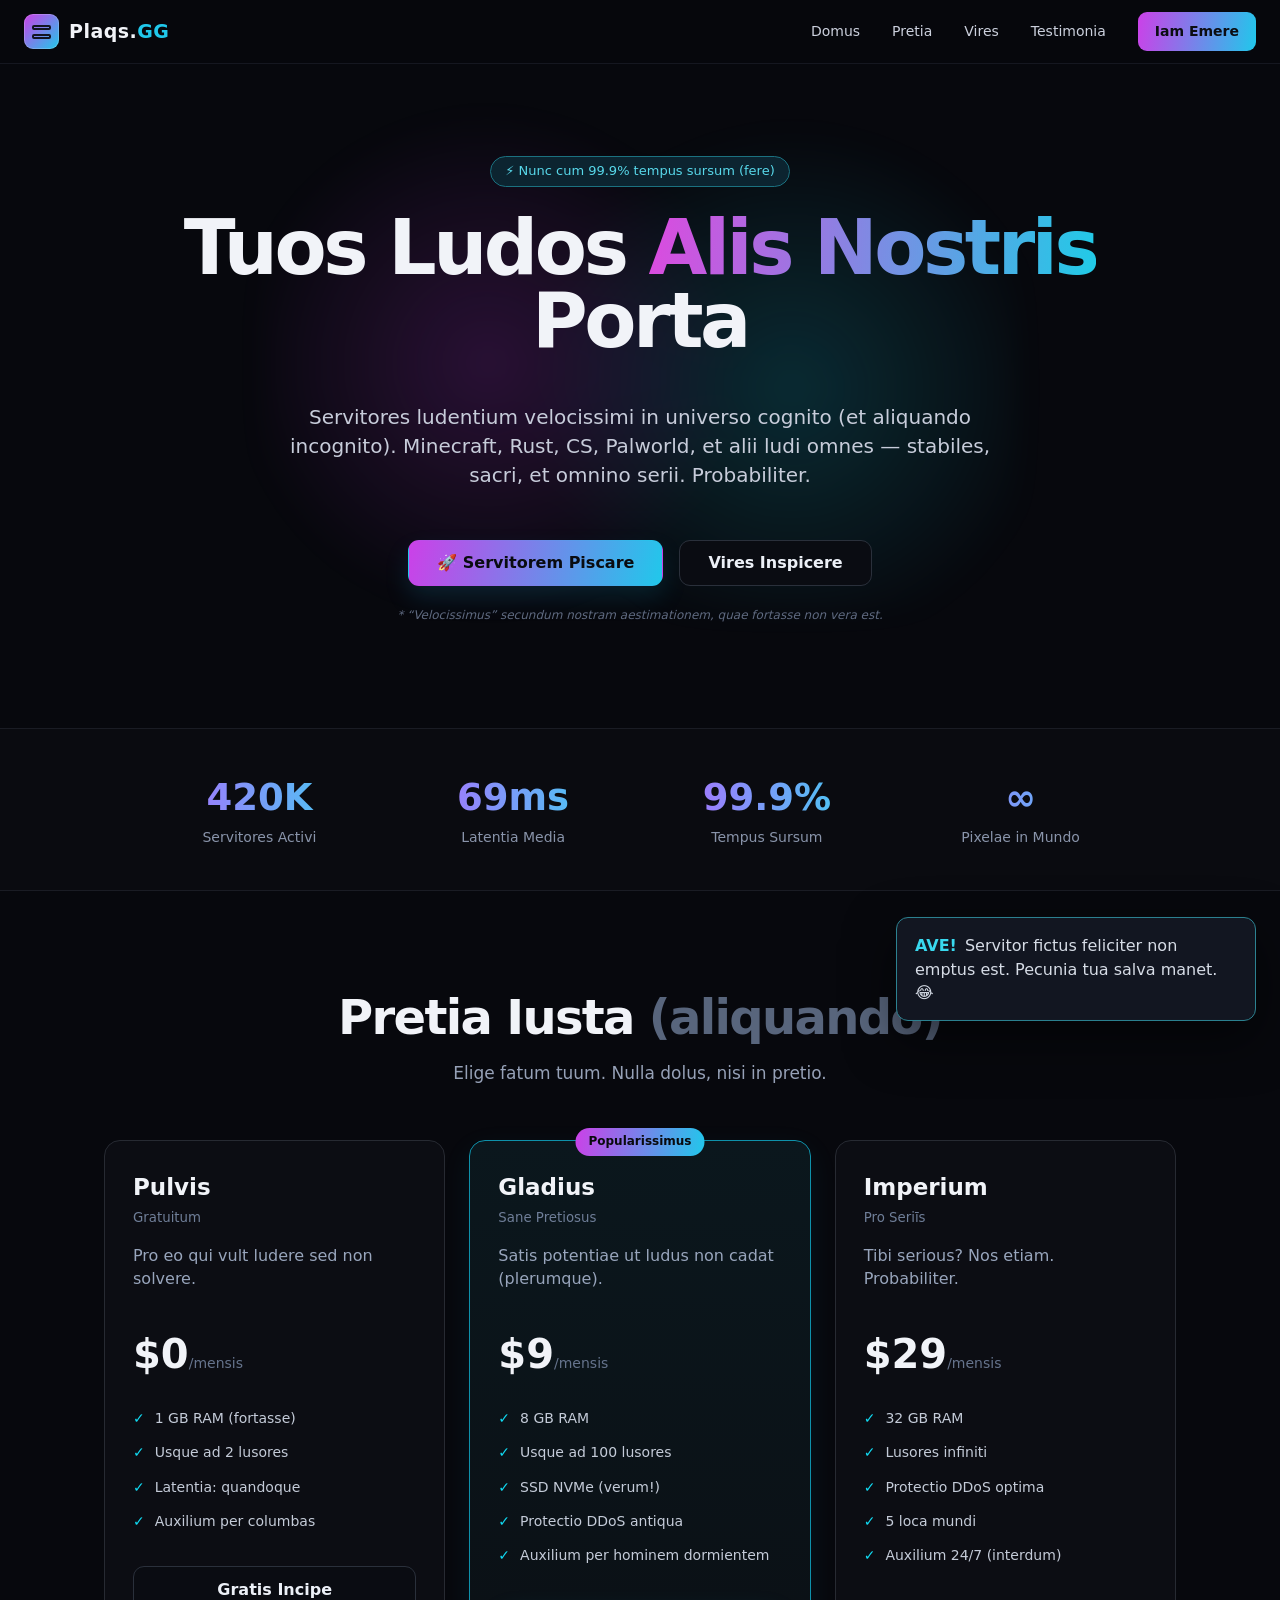
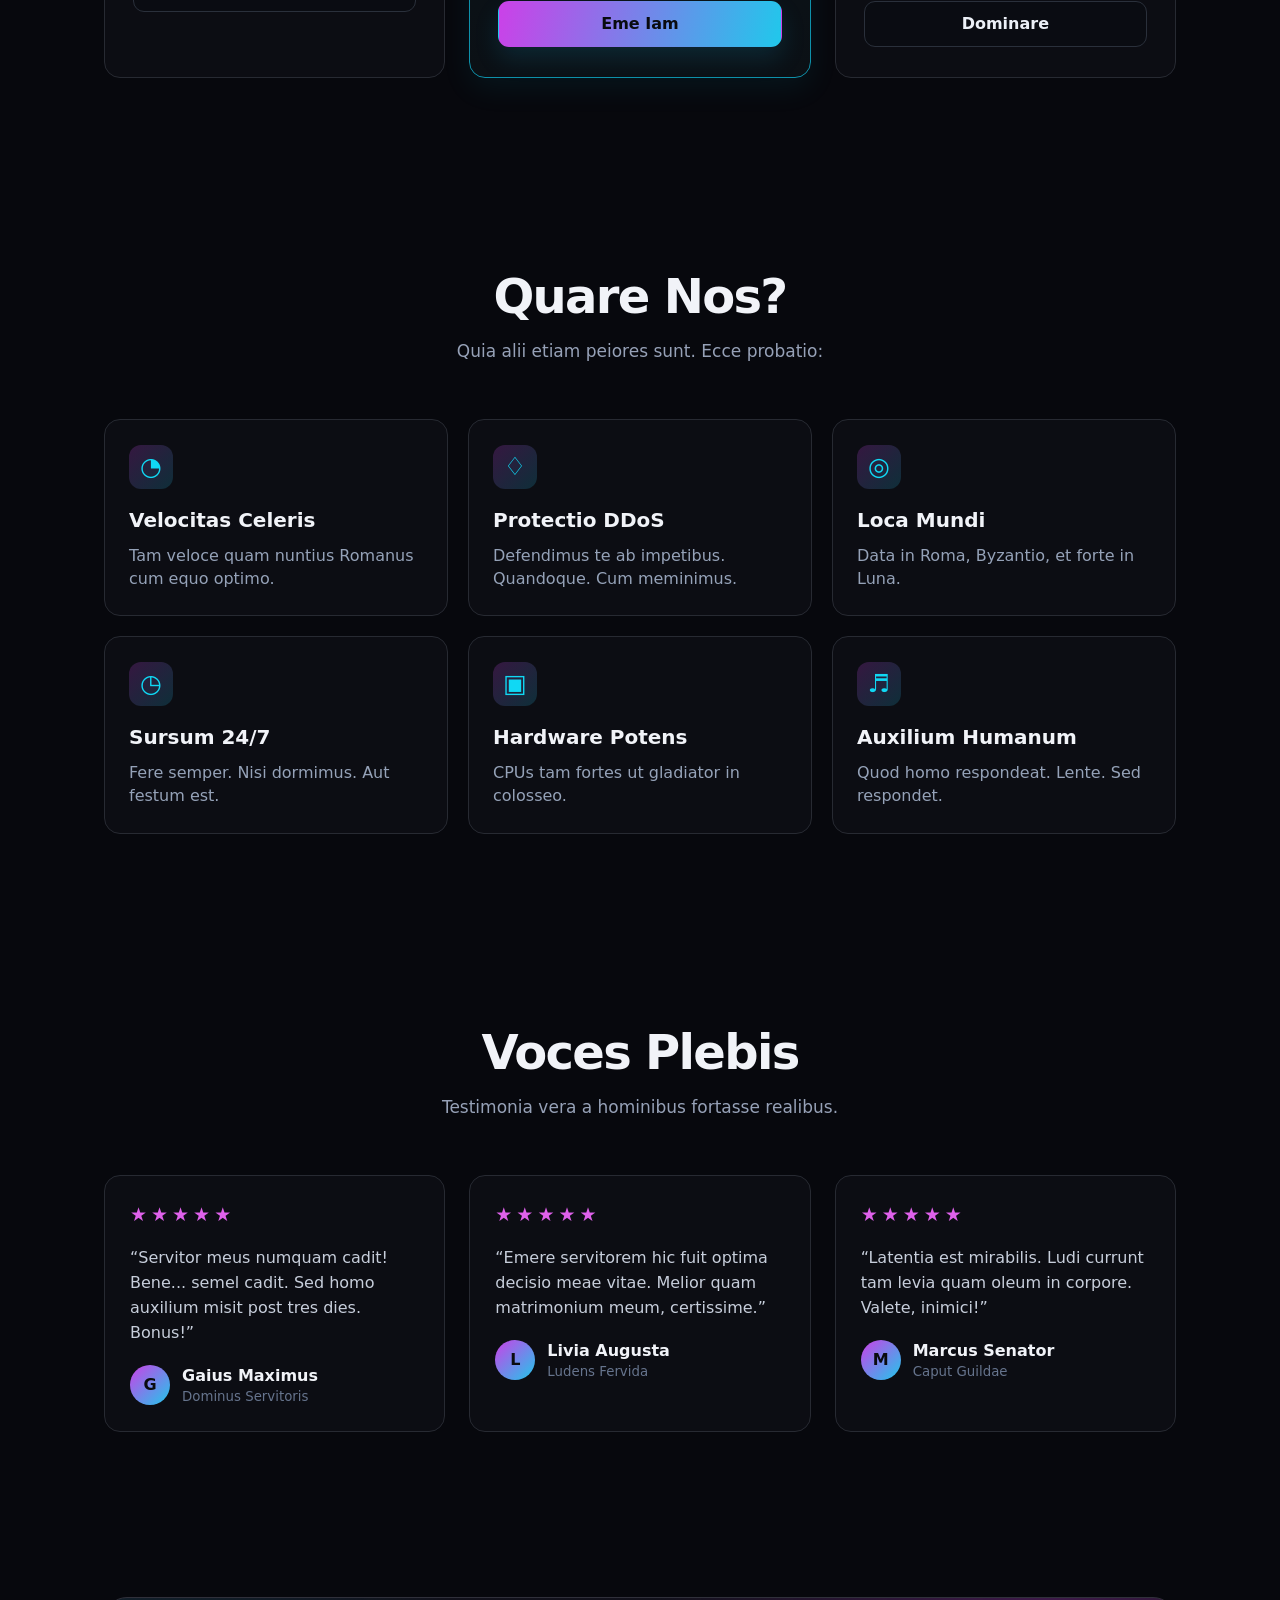
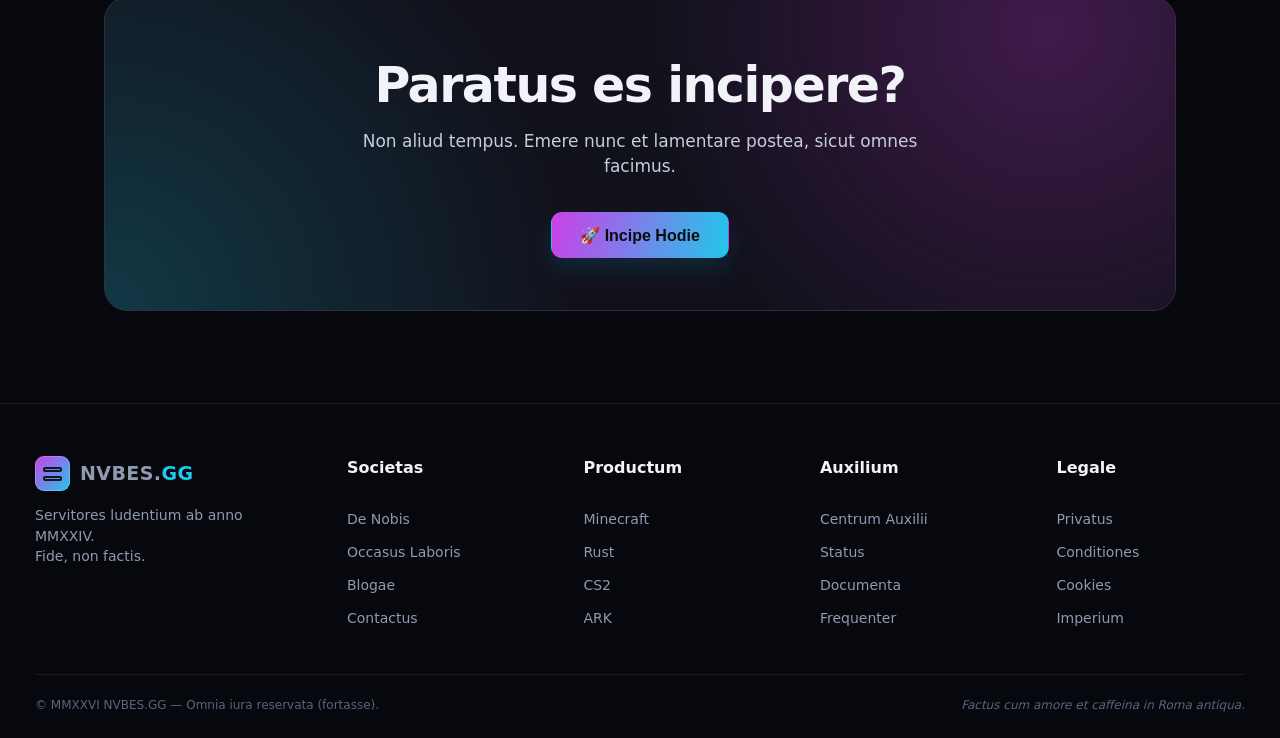
==== index.html @ eb402bf5 "Update index.html" ====
<!DOCTYPE html>
<html lang="la">
<head>
  <meta charset="UTF-8">
  <meta name="viewport" content="width=device-width, initial-scale=1.0">
  <meta name="theme-color" content="#07080d">
  <title>Plaqs.GG — Servitores Ludorum</title>
  <meta name="description" content="Servitores ludorum velocissimi. Probabiliter.">
  <link rel="stylesheet" href="style.css">
</head>
<body>
  <header class="site-header">
    <a class="brand" href="#domus" aria-label="Plaqs.GG Domus">
      <span class="brand-icon" aria-hidden="true"><i></i><i></i></span>
      <span class="brand-name">Plaqs.<b>GG</b></span>
    </a>
    <nav class="nav" aria-label="Navigatio primaria">
      <a href="#domus">Domus</a>
      <a href="#pretia">Pretia</a>
      <a href="#vires">Vires</a>
      <a href="#testimonia">Testimonia</a>
      <a class="nav-cta" href="#emere">Iam Emere</a>
    </nav>
    <button class="menu-btn" type="button" aria-label="Aperi navigationem" aria-expanded="false">☰</button>
  </header>

  <main>
    <section class="hero section" id="domus">
      <div class="hero-glow"></div>
      <div class="pill">⚡ Nunc cum 99.9% tempus sursum (fere)</div>
      <h1>Tuos Ludos <span>Alis Nostris</span><br>Porta</h1>
      <p class="hero-copy">Servitores ludentium velocissimi in universo cognito (et aliquando incognito). Minecraft, Rust, CS, Palworld, et alii ludi omnes — stabiles, sacri, et omnino serii. Probabiliter.</p>
      <div class="hero-actions">
        <a class="btn primary" href="#pretia">🚀 Servitorem Piscare</a>
        <a class="btn secondary" href="#vires">Vires Inspicere</a>
      </div>
      <p class="fine">* “Velocissimus” secundum nostram aestimationem, quae fortasse non vera est.</p>
    </section>

    <section class="stats" aria-label="Numeri omnino veri">
      <div><strong>420K</strong><span>Servitores Activi</span></div>
      <div><strong>69ms</strong><span>Latentia Media</span></div>
      <div><strong>99.9%</strong><span>Tempus Sursum</span></div>
      <div><strong>∞</strong><span>Pixelae in Mundo</span></div>
    </section>

    <section class="section pricing" id="pretia">
      <div class="section-title">
        <h2>Pretia Iusta <span>(aliquando)</span></h2>
        <p>Elige fatum tuum. Nulla dolus, nisi in pretio.</p>
      </div>
      <div class="pricing-grid">
        <article class="price-card">
          <h3>Pulvis</h3><small>Gratuitum</small>
          <p>Pro eo qui vult ludere sed non solvere.</p>
          <div class="price">$0<em>/mensis</em></div>
          <ul><li>1 GB RAM (fortasse)</li><li>Usque ad 2 lusores</li><li>Latentia: quandoque</li><li>Auxilium per columbas</li></ul>
          <a class="btn secondary full" href="#emere">Gratis Incipe</a>
        </article>
        <article class="price-card featured">
          <span class="popular">Popularissimus</span>
          <h3>Gladius</h3><small>Sane Pretiosus</small>
          <p>Satis potentiae ut ludus non cadat (plerumque).</p>
          <div class="price">$9<em>/mensis</em></div>
          <ul><li>8 GB RAM</li><li>Usque ad 100 lusores</li><li>SSD NVMe (verum!)</li><li>Protectio DDoS antiqua</li><li>Auxilium per hominem dormientem</li></ul>
          <a class="btn primary full" href="#emere">Eme Iam</a>
        </article>
        <article class="price-card">
          <h3>Imperium</h3><small>Pro Seriīs</small>
          <p>Tibi serious? Nos etiam. Probabiliter.</p>
          <div class="price">$29<em>/mensis</em></div>
          <ul><li>32 GB RAM</li><li>Lusores infiniti</li><li>Protectio DDoS optima</li><li>5 loca mundi</li><li>Auxilium 24/7 (interdum)</li></ul>
          <a class="btn secondary full" href="#emere">Dominare</a>
        </article>
      </div>
    </section>

    <section class="section features" id="vires">
      <div class="section-title">
        <h2>Quare Nos?</h2>
        <p>Quia alii etiam peiores sunt. Ecce probatio:</p>
      </div>
      <div class="feature-grid">
        <article><div class="icon">◔</div><h3>Velocitas Celeris</h3><p>Tam veloce quam nuntius Romanus cum equo optimo.</p></article>
        <article><div class="icon">♢</div><h3>Protectio DDoS</h3><p>Defendimus te ab impetibus. Quandoque. Cum meminimus.</p></article>
        <article><div class="icon">◎</div><h3>Loca Mundi</h3><p>Data in Roma, Byzantio, et forte in Luna.</p></article>
        <article><div class="icon">◷</div><h3>Sursum 24/7</h3><p>Fere semper. Nisi dormimus. Aut festum est.</p></article>
        <article><div class="icon">▣</div><h3>Hardware Potens</h3><p>CPUs tam fortes ut gladiator in colosseo.</p></article>
        <article><div class="icon">♬</div><h3>Auxilium Humanum</h3><p>Quod homo respondeat. Lente. Sed respondet.</p></article>
      </div>
    </section>

    <section class="section testimonials" id="testimonia">
      <div class="section-title">
        <h2>Voces Plebis</h2>
        <p>Testimonia vera a hominibus fortasse realibus.</p>
      </div>
      <div class="testimonial-grid">
        <article><div class="stars">★★★★★</div><blockquote>“Servitor meus numquam cadit! Bene... semel cadit. Sed homo auxilium misit post tres dies. Bonus!”</blockquote><div class="person"><span>G</span><div><b>Gaius Maximus</b><small>Dominus Servitoris</small></div></div></article>
        <article><div class="stars">★★★★★</div><blockquote>“Emere servitorem hic fuit optima decisio meae vitae. Melior quam matrimonium meum, certissime.”</blockquote><div class="person"><span>L</span><div><b>Livia Augusta</b><small>Ludens Fervida</small></div></div></article>
        <article><div class="stars">★★★★★</div><blockquote>“Latentia est mirabilis. Ludi currunt tam levia quam oleum in corpore. Valete, inimici!”</blockquote><div class="person"><span>M</span><div><b>Marcus Senator</b><small>Caput Guildae</small></div></div></article>
      </div>
    </section>

    <section class="cta-wrap section" id="emere">
      <div class="cta-card">
        <h2>Paratus es incipere?</h2>
        <p>Non aliud tempus. Emere nunc et lamentare postea, sicut omnes facimus.</p>
        <button class="btn primary" id="fakeBuy" type="button">🚀 Incipe Hodie</button>
      </div>
    </section>
  </main>

  <footer>
    <div class="footer-grid">
      <div>
        <a class="brand" href="#domus"><span class="brand-icon"><i></i><i></i></span><span class="brand-name">NVBES.<b>GG</b></span></a>
        <p>Servitores ludentium ab anno MMXXIV.<br>Fide, non factis.</p>
      </div>
      <div><h4>Societas</h4><a href="#vires">De Nobis</a><a href="#testimonia">Occasus Laboris</a><a href="#domus">Blogae</a><a href="#emere">Contactus</a></div>
      <div><h4>Productum</h4><a href="#pretia">Minecraft</a><a href="#pretia">Rust</a><a href="#pretia">CS2</a><a href="#pretia">ARK</a></div>
      <div><h4>Auxilium</h4><a href="#emere">Centrum Auxilii</a><a href="#domus">Status</a><a href="#vires">Documenta</a><a href="#testimonia">Frequenter</a></div>
      <div><h4>Legale</h4><a href="#domus">Privatus</a><a href="#domus">Conditiones</a><a href="#domus">Cookies</a><a href="#domus">Imperium</a></div>
    </div>
    <div class="copyright"><span>© MMXXVI NVBES.GG — Omnia iura reservata (fortasse).</span><em>Factus cum amore et caffeina in Roma antiqua.</em></div>
  </footer>

  <div class="toast" id="toast" role="status" aria-live="polite"><b>AVE!</b><span>Servitor fictus feliciter non emptus est. Pecunia tua salva manet. 😂</span></div>
  <script src="script.js"></script>
</body>
</html>
---- style.css ----
:root{--bg:#07080d;--surface:#0c0d13;--surface2:#10121a;--border:#252832;--text:#f1f3f8;--muted:#98a3bb;--purple:#cc40e8;--blue:#20c8eb;--green:#18d7d7}*{box-sizing:border-box}html{scroll-behavior:smooth;scroll-padding-top:78px}body{margin:0;background:var(--bg);color:var(--text);font-family:Inter,ui-sans-serif,system-ui,-apple-system,BlinkMacSystemFont,"Segoe UI",sans-serif;line-height:1.45}a{color:inherit;text-decoration:none}.site-header{height:64px;position:sticky;top:0;z-index:50;display:flex;align-items:center;justify-content:space-between;padding:0 24px;background:rgba(7,8,13,.94);border-bottom:1px solid #151720;backdrop-filter:blur(14px)}.brand{display:flex;align-items:center;gap:10px;font-weight:900;letter-spacing:.03em}.brand-icon{width:35px;height:35px;border-radius:9px;background:linear-gradient(135deg,var(--purple),var(--blue));display:grid;align-content:center;gap:4px;padding:8px;box-shadow:inset 0 0 0 1px rgba(255,255,255,.2)}.brand-icon i{display:block;height:5px;border:2px solid #121522;border-radius:2px}.brand-name{font-size:19px}.brand-name b{color:var(--blue)}.nav{display:flex;align-items:center;gap:32px;font-size:14px;color:#cbd0dd}.nav a{transition:.2s color}.nav a:hover{color:#fff}.nav-cta{color:#0b0d13!important;font-weight:800;padding:9px 17px;border-radius:9px;background:linear-gradient(100deg,var(--purple),var(--blue))}.menu-btn{display:none;background:none;border:1px solid var(--border);color:#fff;border-radius:8px;font-size:20px;padding:7px 10px}.section{max-width:1120px;margin:0 auto;padding:92px 24px}.hero{min-height:596px;text-align:center;display:flex;flex-direction:column;align-items:center;justify-content:center;position:relative;overflow:hidden}.hero-glow{position:absolute;width:760px;height:500px;left:50%;top:45%;transform:translate(-50%,-50%);background:radial-gradient(circle at 30% 50%,rgba(181,52,215,.20),transparent 43%),radial-gradient(circle at 70% 55%,rgba(23,204,226,.18),transparent 44%);filter:blur(14px);pointer-events:none}.pill,.hero h1,.hero-copy,.hero-actions,.fine{position:relative}.pill{padding:5px 14px;border:1px solid #1b7180;border-radius:999px;background:#0c2430;color:#58d8ea;font-size:13px}.hero h1{font-size:clamp(48px,6.5vw,76px);line-height:.96;letter-spacing:-.045em;margin:25px 0 25px}.hero h1 span{background:linear-gradient(95deg,#dc4adf,#20cbe7);-webkit-background-clip:text;background-clip:text;color:transparent}.hero-copy{max-width:705px;color:#c7ccda;font-size:20px}.hero-actions{display:flex;gap:16px;margin-top:30px}.btn{min-height:46px;padding:0 28px;display:inline-flex;align-items:center;justify-content:center;border-radius:11px;border:1px solid transparent;font-weight:800;font-size:16px;cursor:pointer}.btn.primary{background:linear-gradient(105deg,var(--purple),var(--blue));color:#090b10;box-shadow:0 12px 24px rgba(22,169,214,.15)}.btn.secondary{border-color:#2a303b;background:#0a0c12;color:#ecf0f7}.fine{margin-top:21px;color:#5f6a80;font-size:12px;font-style:italic}.stats{border-top:1px solid #1a1c24;border-bottom:1px solid #1a1c24;display:grid;grid-template-columns:repeat(4,1fr);padding:42px max(24px,calc((100% - 980px)/2));gap:35px;background:#0a0b10;text-align:center}.stats strong{display:block;font-size:37px;background:linear-gradient(90deg,#b566ff,#39d6f1);-webkit-background-clip:text;background-clip:text;color:transparent}.stats span{color:#8994aa;font-size:14px}.section-title{text-align:center;margin-bottom:55px}.section-title h2{font-size:48px;letter-spacing:-.035em;margin:0 0 8px}.section-title h2 span{color:#58657c}.section-title p{color:#96a1b7;font-size:17px;margin:0}.pricing-grid,.testimonial-grid{display:grid;grid-template-columns:repeat(3,1fr);gap:24px}.price-card,.feature-grid article,.testimonial-grid article{background:#0c0d13;border:1px solid #272a32;border-radius:16px}.price-card{padding:30px 28px;position:relative}.price-card.featured{background:linear-gradient(180deg,#0b171d,#0b1015);border-color:#0e91aa;box-shadow:0 10px 30px rgba(0,186,219,.08)}.popular{position:absolute;top:-13px;left:50%;transform:translateX(-50%);padding:5px 13px;border-radius:999px;background:linear-gradient(100deg,var(--purple),var(--blue));color:#090a0e;font-size:12px;font-weight:900}.price-card h3{font-size:23px;margin:0}.price-card small{color:#6f7e98}.price-card>p{color:#98a5bc;min-height:44px}.price{font-size:40px;font-weight:900;margin:35px 0 18px}.price em{font-style:normal;color:#66748d;font-size:14px;font-weight:400}.price-card ul{list-style:none;padding:0;margin:0 0 28px}.price-card li{color:#c4cbd8;padding:7px 0;font-size:14px}.price-card li:before{content:'✓';color:#10dbf3;margin-right:10px}.full{width:100%}.features{max-width:1120px}.feature-grid{display:grid;grid-template-columns:repeat(3,1fr);gap:20px}.feature-grid article{padding:25px 24px;min-height:185px}.icon{width:44px;height:44px;border-radius:12px;display:grid;place-items:center;background:linear-gradient(135deg,rgba(200,61,226,.22),rgba(24,199,230,.18));color:#10d8f4;font-size:25px;margin-bottom:17px}.feature-grid h3{font-size:20px;margin:0 0 9px}.feature-grid p{color:#95a2b8;margin:0}.testimonials{padding-bottom:80px}.testimonial-grid article{padding:25px}.stars{color:#df61eb;letter-spacing:4px;font-size:19px}.testimonial-grid blockquote{margin:18px 0;color:#c7cedb;line-height:1.55;min-height:70px}.person{display:flex;align-items:center;gap:12px}.person>span{width:40px;height:40px;border-radius:50%;display:grid;place-items:center;background:linear-gradient(135deg,var(--purple),var(--blue));color:#0a0b10;font-weight:800}.person b,.person small{display:block}.person small{color:#66748d}.cta-wrap{padding-top:85px}.cta-card{text-align:center;border:1px solid #30303a;border-radius:23px;padding:52px 24px;background:radial-gradient(circle at 88% 10%,rgba(202,54,218,.25),transparent 40%),radial-gradient(circle at 0 100%,rgba(19,195,222,.22),transparent 42%),#11111b}.cta-card h2{font-size:49px;letter-spacing:-.03em;margin:0 0 8px}.cta-card p{color:#c7ccdb;font-size:17px;max-width:570px;margin:0 auto 34px}footer{border-top:1px solid #171923;padding:52px 24px 24px}.footer-grid{max-width:1210px;margin:auto;display:grid;grid-template-columns:1.4fr repeat(4,1fr);gap:48px}.footer-grid p,.footer-grid a{color:#8f9ab0;font-size:14px}.footer-grid h4{margin:0 0 16px}.footer-grid>div:not(:first-child){display:flex;flex-direction:column;gap:13px}.copyright{max-width:1210px;margin:45px auto 0;padding-top:22px;border-top:1px solid #171923;display:flex;justify-content:space-between;color:#59657c;font-size:12px}.copyright em{font-style:italic}.toast{position:fixed;right:24px;bottom:24px;z-index:100;max-width:360px;padding:16px 18px;border-radius:12px;background:#121621;border:1px solid #2c8291;box-shadow:0 18px 50px #0008;transform:translateY(140%);transition:.3s transform}.toast.show{transform:translateY(0)}.toast b{color:#39d9ef;margin-right:8px}.toast span{color:#d6dce6}@media(max-width:840px){.nav{display:none;position:absolute;top:64px;left:0;right:0;padding:18px 24px;background:#090a0f;border-bottom:1px solid #242630;flex-direction:column;align-items:stretch;gap:6px}.nav.open{display:flex}.nav a{padding:12px;border-radius:8px}.menu-btn{display:block}.pricing-grid,.feature-grid,.testimonial-grid{grid-template-columns:1fr}.stats{grid-template-columns:1fr 1fr}.footer-grid{grid-template-columns:1fr 1fr}.section-title h2,.cta-card h2{font-size:38px}}@media(max-width:520px){.site-header{padding:0 14px}.hero{padding-top:70px;padding-bottom:70px;min-height:auto}.hero h1{font-size:46px}.hero-copy{font-size:17px}.hero-actions{width:100%;flex-direction:column}.hero-actions .btn{width:100%}.stats{grid-template-columns:1fr 1fr;padding:30px 16px}.stats strong{font-size:31px}.section{padding:70px 16px}.footer-grid{grid-template-columns:1fr 1fr;gap:32px}.footer-grid>div:first-child{grid-column:1/-1}.copyright{flex-direction:column;gap:10px}.cta-card{padding:38px 17px}}
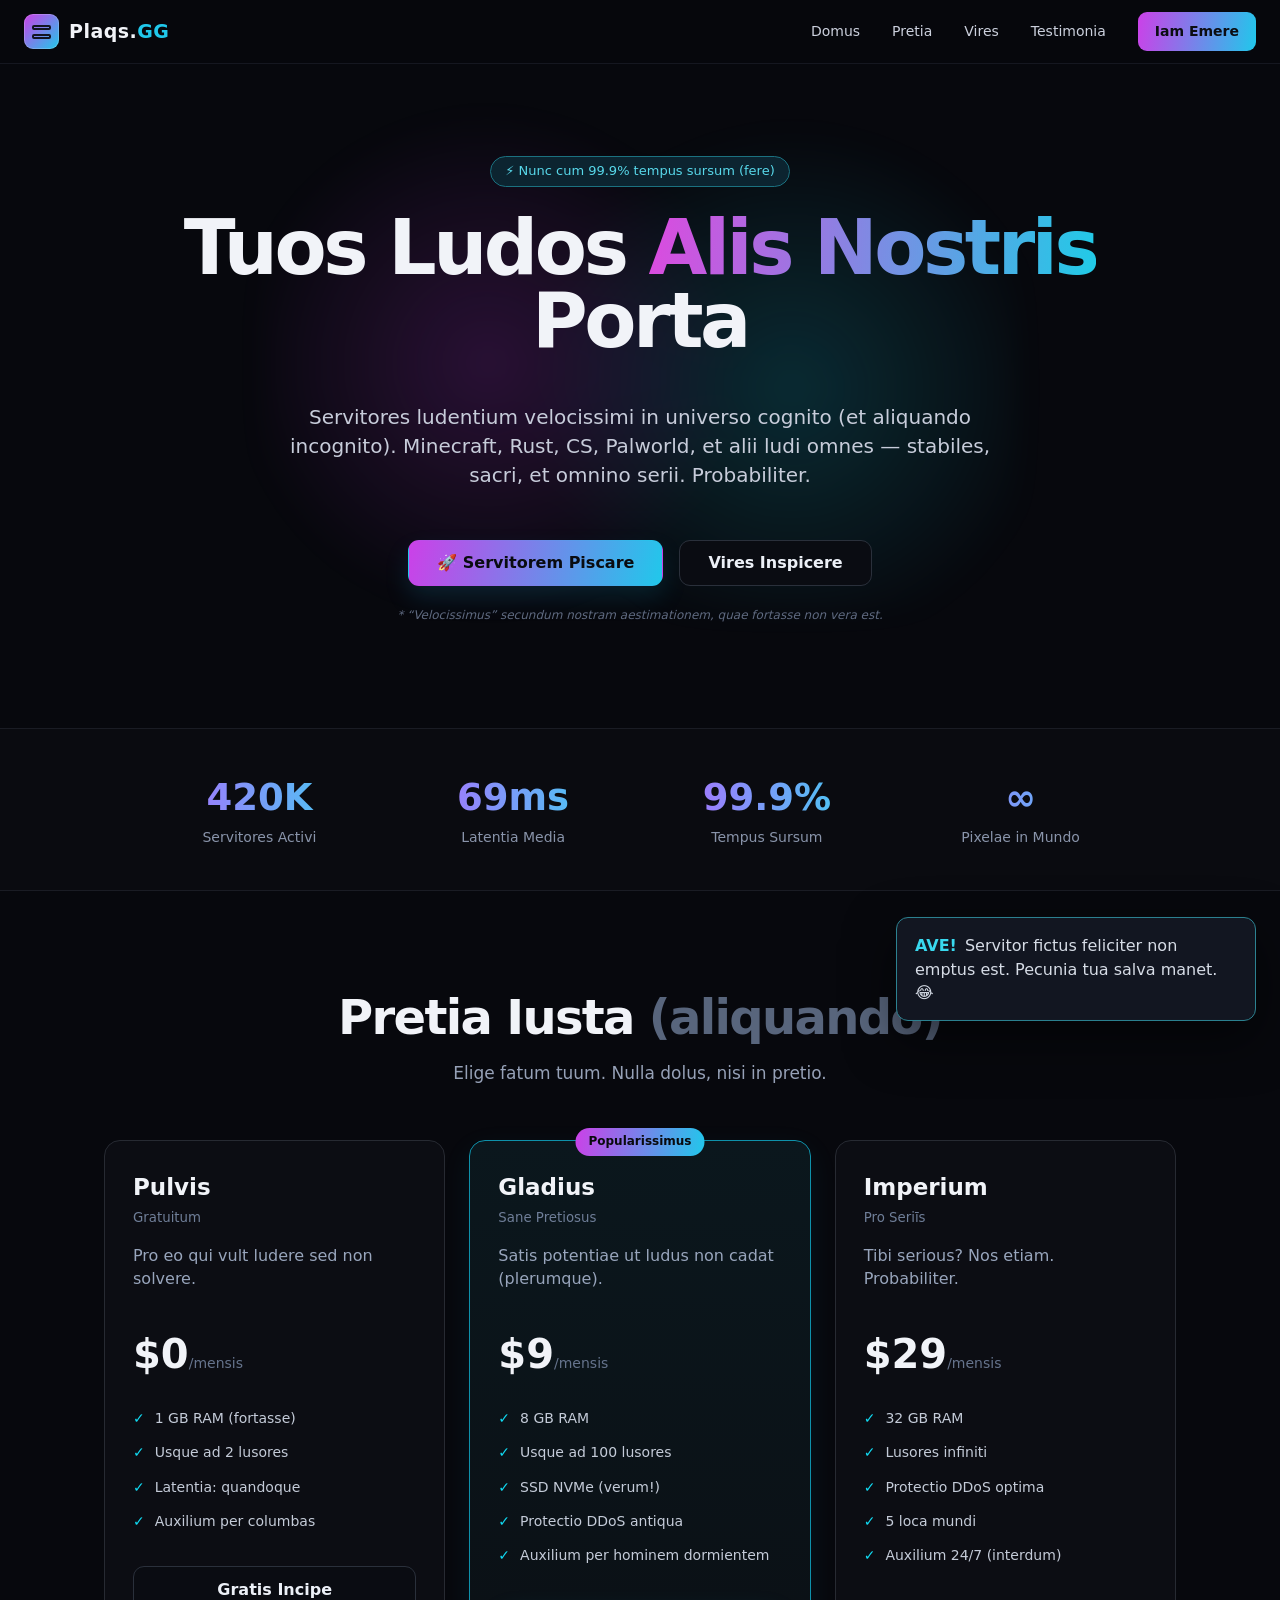
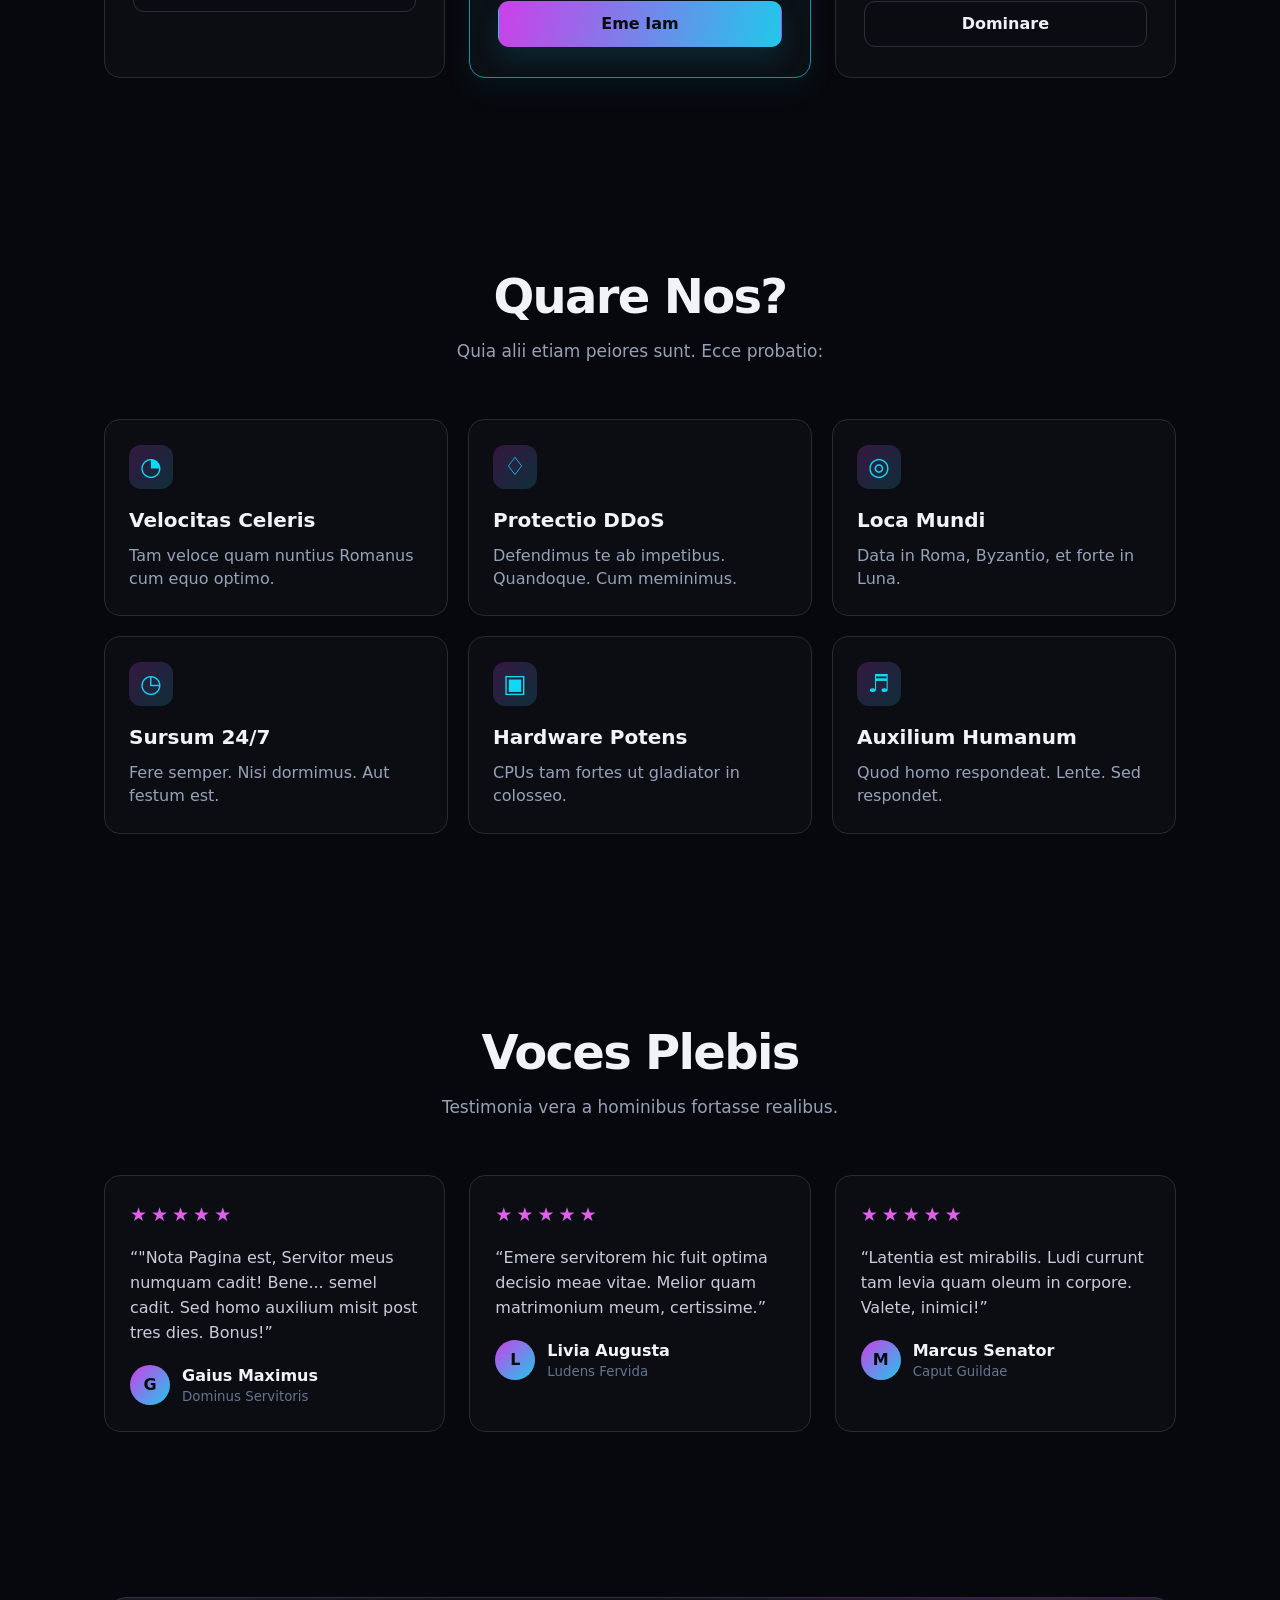
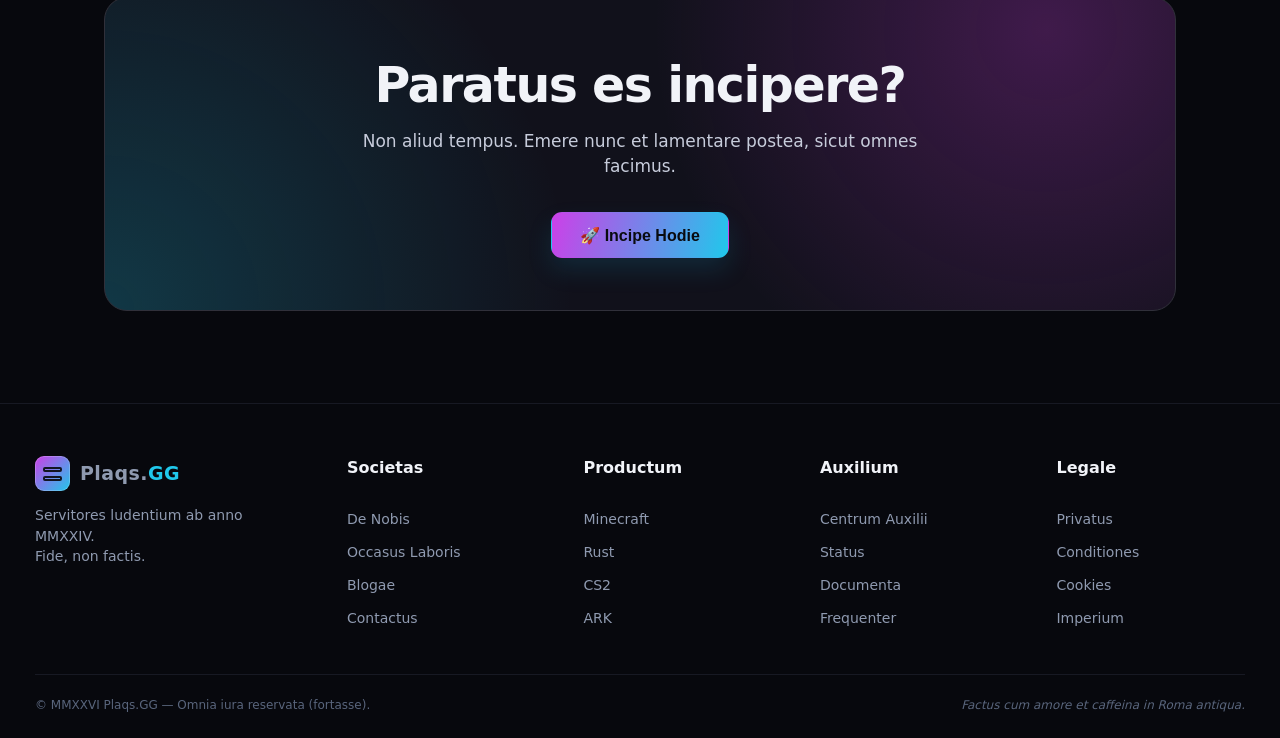
==== commit 064af100: "Update index.html" ====
--- a/index.html
+++ b/index.html
@@ -96,7 +96,7 @@
         <p>Testimonia vera a hominibus fortasse realibus.</p>
       </div>
       <div class="testimonial-grid">
-        <article><div class="stars">★★★★★</div><blockquote>“Servitor meus numquam cadit! Bene... semel cadit. Sed homo auxilium misit post tres dies. Bonus!”</blockquote><div class="person"><span>G</span><div><b>Gaius Maximus</b><small>Dominus Servitoris</small></div></div></article>
+        <article><div class="stars">★★★★★</div><blockquote>“"Nota Pagina est, Servitor meus numquam cadit! Bene... semel cadit. Sed homo auxilium misit post tres dies. Bonus!”</blockquote><div class="person"><span>G</span><div><b>Gaius Maximus</b><small>Dominus Servitoris</small></div></div></article>
         <article><div class="stars">★★★★★</div><blockquote>“Emere servitorem hic fuit optima decisio meae vitae. Melior quam matrimonium meum, certissime.”</blockquote><div class="person"><span>L</span><div><b>Livia Augusta</b><small>Ludens Fervida</small></div></div></article>
         <article><div class="stars">★★★★★</div><blockquote>“Latentia est mirabilis. Ludi currunt tam levia quam oleum in corpore. Valete, inimici!”</blockquote><div class="person"><span>M</span><div><b>Marcus Senator</b><small>Caput Guildae</small></div></div></article>
       </div>
@@ -114,7 +114,7 @@
   <footer>
     <div class="footer-grid">
       <div>
-        <a class="brand" href="#domus"><span class="brand-icon"><i></i><i></i></span><span class="brand-name">NVBES.<b>GG</b></span></a>
+        <a class="brand" href="#domus"><span class="brand-icon"><i></i><i></i></span><span class="brand-name">Plaqs.<b>GG</b></span></a>
         <p>Servitores ludentium ab anno MMXXIV.<br>Fide, non factis.</p>
       </div>
       <div><h4>Societas</h4><a href="#vires">De Nobis</a><a href="#testimonia">Occasus Laboris</a><a href="#domus">Blogae</a><a href="#emere">Contactus</a></div>
@@ -122,7 +122,7 @@
       <div><h4>Auxilium</h4><a href="#emere">Centrum Auxilii</a><a href="#domus">Status</a><a href="#vires">Documenta</a><a href="#testimonia">Frequenter</a></div>
       <div><h4>Legale</h4><a href="#domus">Privatus</a><a href="#domus">Conditiones</a><a href="#domus">Cookies</a><a href="#domus">Imperium</a></div>
     </div>
-    <div class="copyright"><span>© MMXXVI NVBES.GG — Omnia iura reservata (fortasse).</span><em>Factus cum amore et caffeina in Roma antiqua.</em></div>
+    <div class="copyright"><span>© MMXXVI Plaqs.GG — Omnia iura reservata (fortasse).</span><em>Factus cum amore et caffeina in Roma antiqua.</em></div>
   </footer>
 
   <div class="toast" id="toast" role="status" aria-live="polite"><b>AVE!</b><span>Servitor fictus feliciter non emptus est. Pecunia tua salva manet. 😂</span></div>
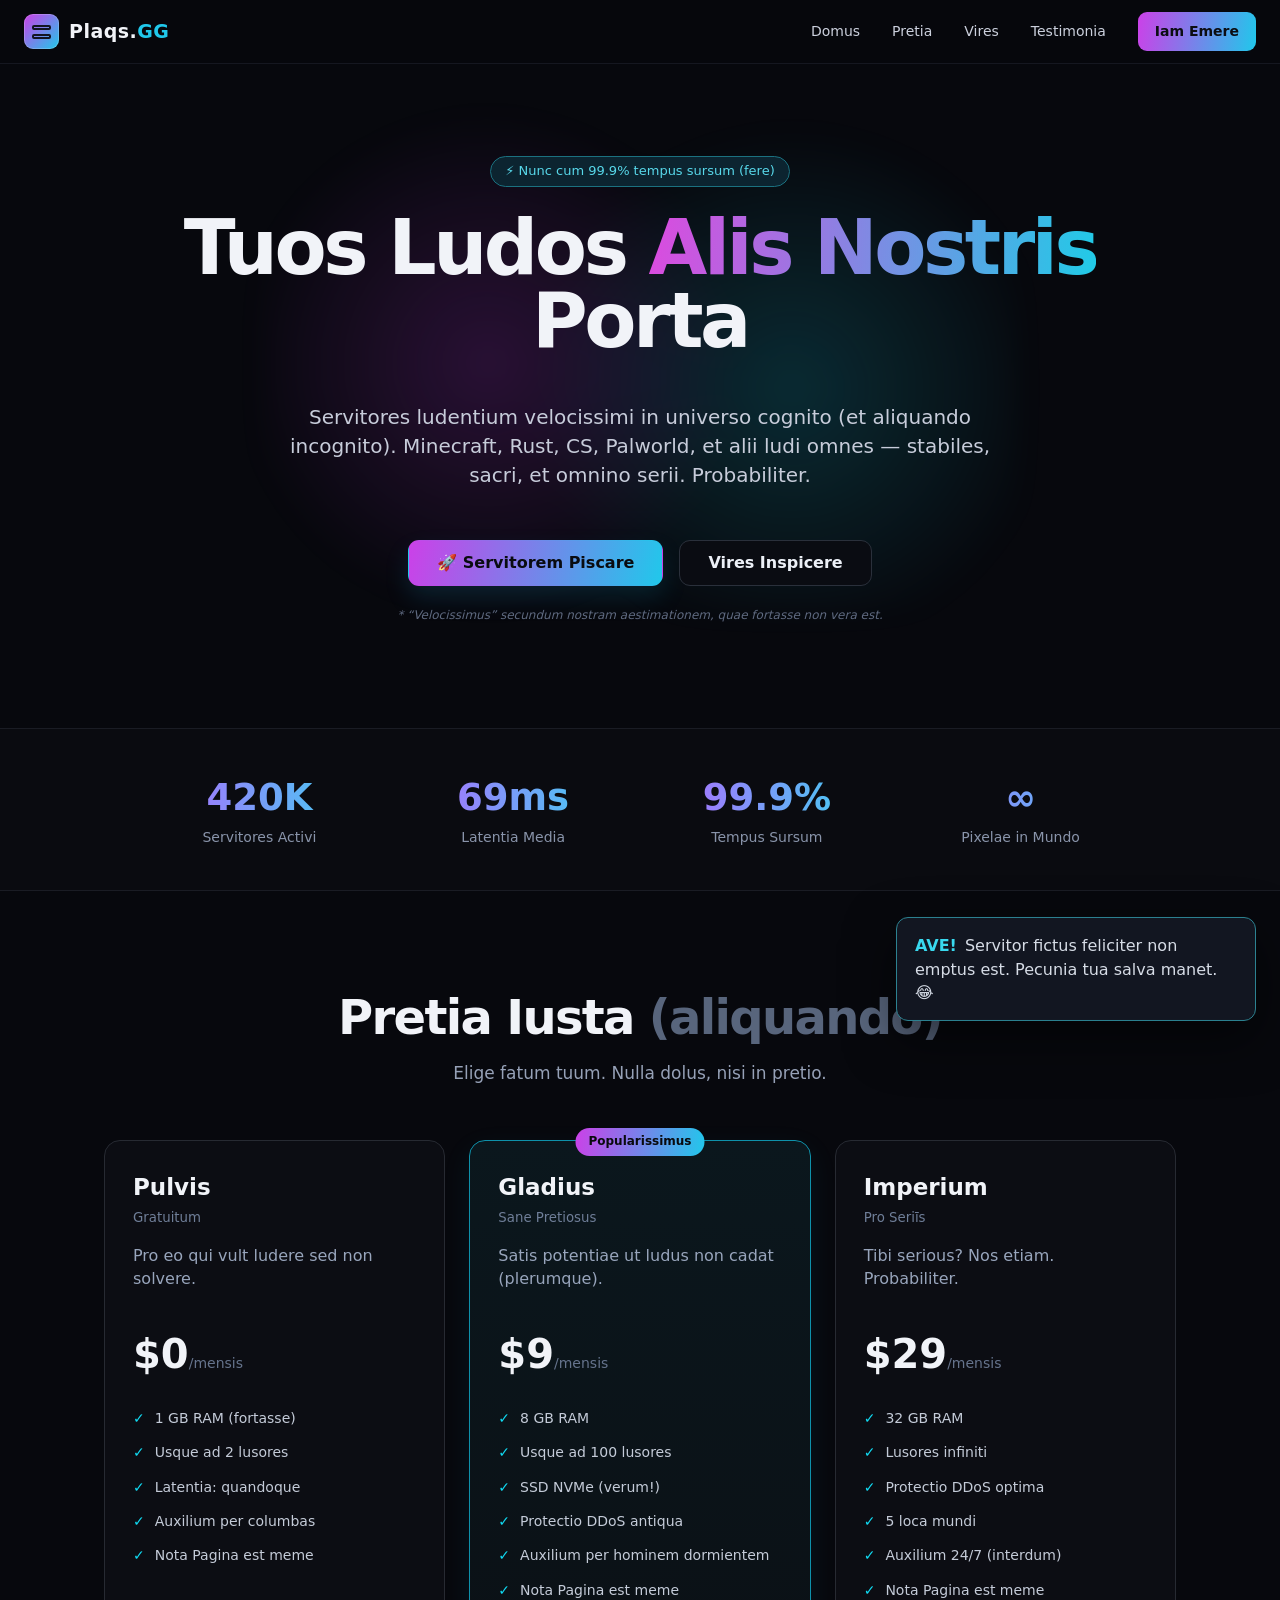
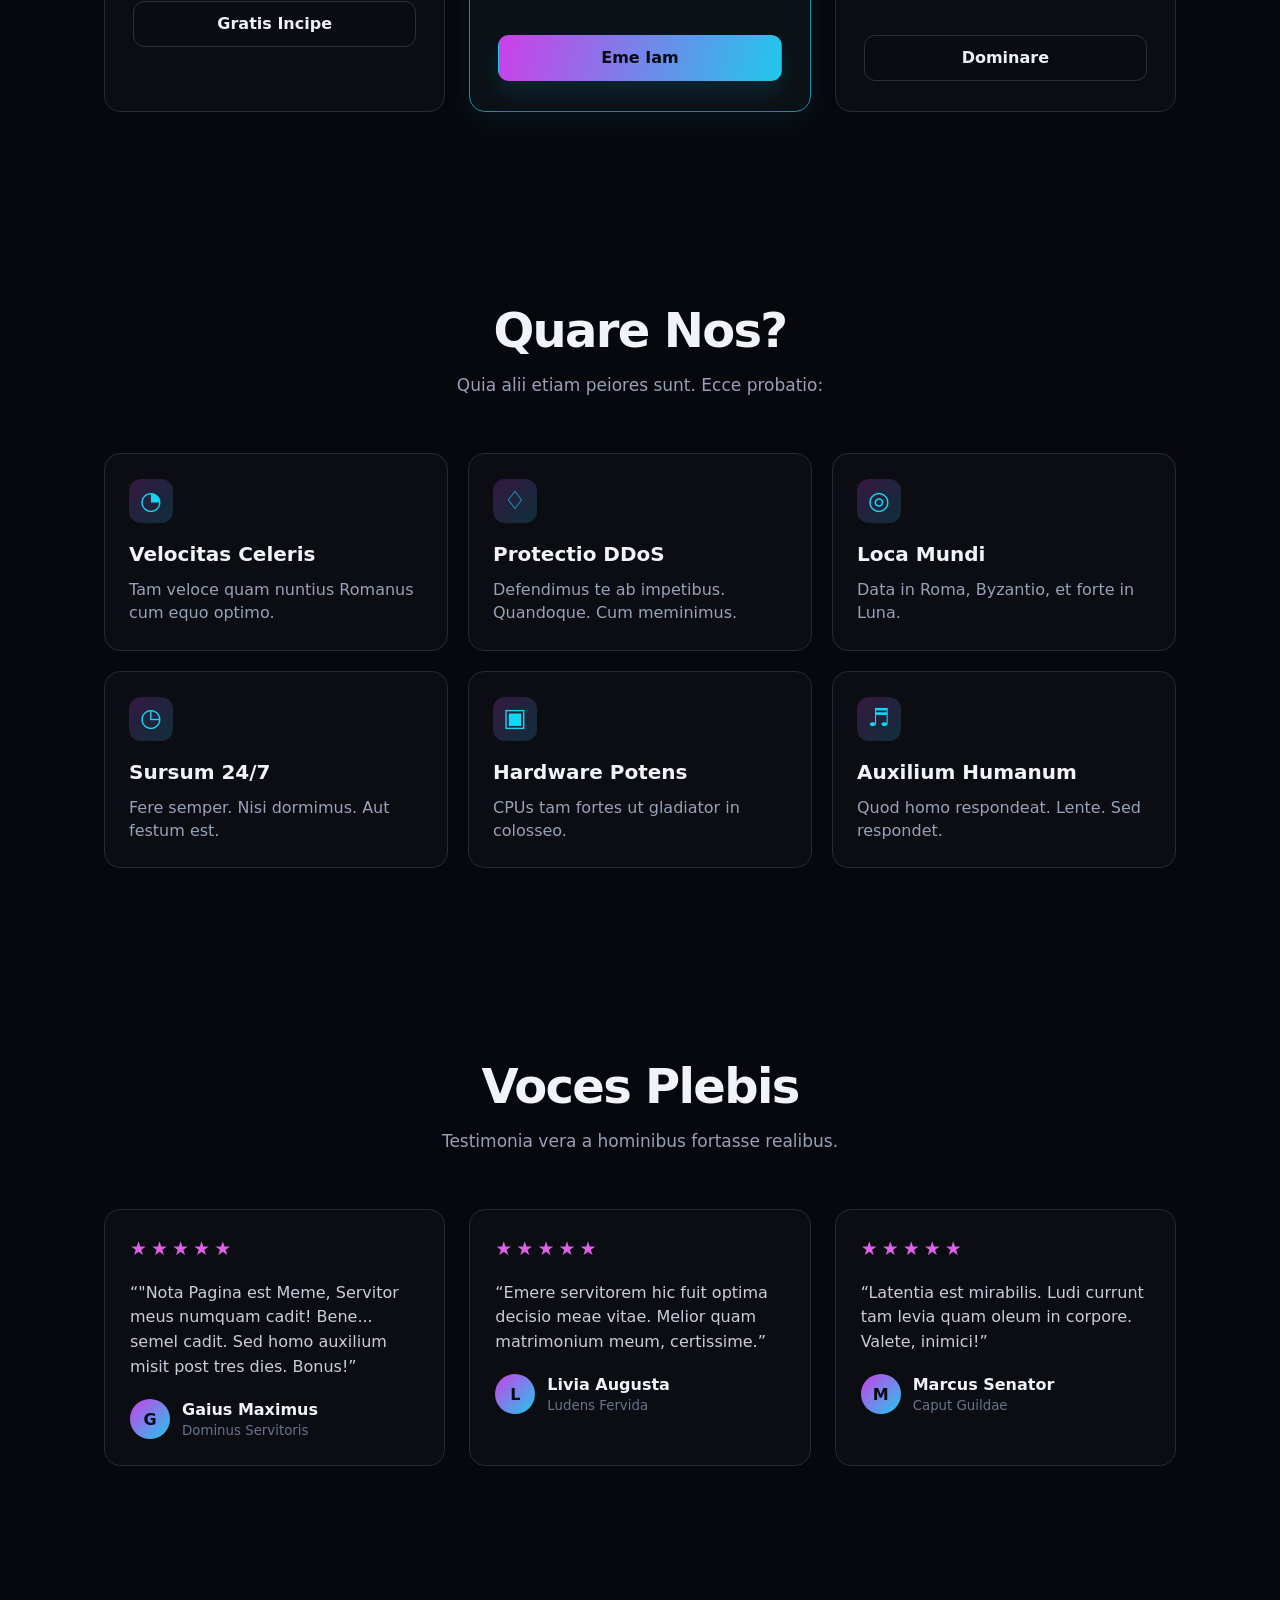
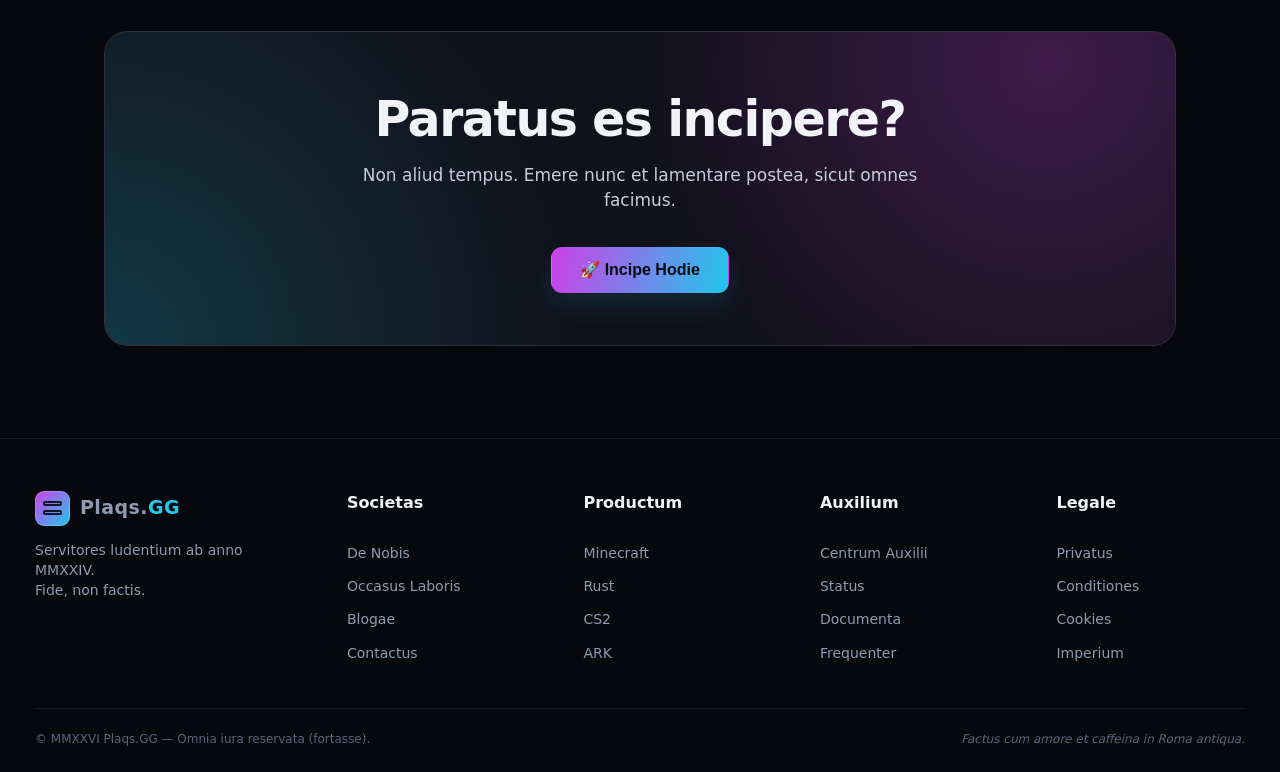
==== commit a73445b5: "Update index.html" ====
--- a/index.html
+++ b/index.html
@@ -54,7 +54,7 @@
           <h3>Pulvis</h3><small>Gratuitum</small>
           <p>Pro eo qui vult ludere sed non solvere.</p>
           <div class="price">$0<em>/mensis</em></div>
-          <ul><li>1 GB RAM (fortasse)</li><li>Usque ad 2 lusores</li><li>Latentia: quandoque</li><li>Auxilium per columbas</li></ul>
+          <ul><li>1 GB RAM (fortasse)</li><li>Usque ad 2 lusores</li><li>Latentia: quandoque</li><li>Auxilium per columbas</li><li>Nota Pagina est meme</li></ul>
           <a class="btn secondary full" href="#emere">Gratis Incipe</a>
         </article>
         <article class="price-card featured">
@@ -62,14 +62,14 @@
           <h3>Gladius</h3><small>Sane Pretiosus</small>
           <p>Satis potentiae ut ludus non cadat (plerumque).</p>
           <div class="price">$9<em>/mensis</em></div>
-          <ul><li>8 GB RAM</li><li>Usque ad 100 lusores</li><li>SSD NVMe (verum!)</li><li>Protectio DDoS antiqua</li><li>Auxilium per hominem dormientem</li></ul>
+          <ul><li>8 GB RAM</li><li>Usque ad 100 lusores</li><li>SSD NVMe (verum!)</li><li>Protectio DDoS antiqua</li><li>Auxilium per hominem dormientem</li><li>Nota Pagina est meme</li></ul>
           <a class="btn primary full" href="#emere">Eme Iam</a>
         </article>
         <article class="price-card">
           <h3>Imperium</h3><small>Pro Seriīs</small>
           <p>Tibi serious? Nos etiam. Probabiliter.</p>
           <div class="price">$29<em>/mensis</em></div>
-          <ul><li>32 GB RAM</li><li>Lusores infiniti</li><li>Protectio DDoS optima</li><li>5 loca mundi</li><li>Auxilium 24/7 (interdum)</li></ul>
+          <ul><li>32 GB RAM</li><li>Lusores infiniti</li><li>Protectio DDoS optima</li><li>5 loca mundi</li><li>Auxilium 24/7 (interdum)</li><li>Nota Pagina est meme</li></ul>
           <a class="btn secondary full" href="#emere">Dominare</a>
         </article>
       </div>
@@ -96,7 +96,7 @@
         <p>Testimonia vera a hominibus fortasse realibus.</p>
       </div>
       <div class="testimonial-grid">
-        <article><div class="stars">★★★★★</div><blockquote>“"Nota Pagina est, Servitor meus numquam cadit! Bene... semel cadit. Sed homo auxilium misit post tres dies. Bonus!”</blockquote><div class="person"><span>G</span><div><b>Gaius Maximus</b><small>Dominus Servitoris</small></div></div></article>
+        <article><div class="stars">★★★★★</div><blockquote>“"Nota Pagina est Meme, Servitor meus numquam cadit! Bene... semel cadit. Sed homo auxilium misit post tres dies. Bonus!”</blockquote><div class="person"><span>G</span><div><b>Gaius Maximus</b><small>Dominus Servitoris</small></div></div></article>
         <article><div class="stars">★★★★★</div><blockquote>“Emere servitorem hic fuit optima decisio meae vitae. Melior quam matrimonium meum, certissime.”</blockquote><div class="person"><span>L</span><div><b>Livia Augusta</b><small>Ludens Fervida</small></div></div></article>
         <article><div class="stars">★★★★★</div><blockquote>“Latentia est mirabilis. Ludi currunt tam levia quam oleum in corpore. Valete, inimici!”</blockquote><div class="person"><span>M</span><div><b>Marcus Senator</b><small>Caput Guildae</small></div></div></article>
       </div>
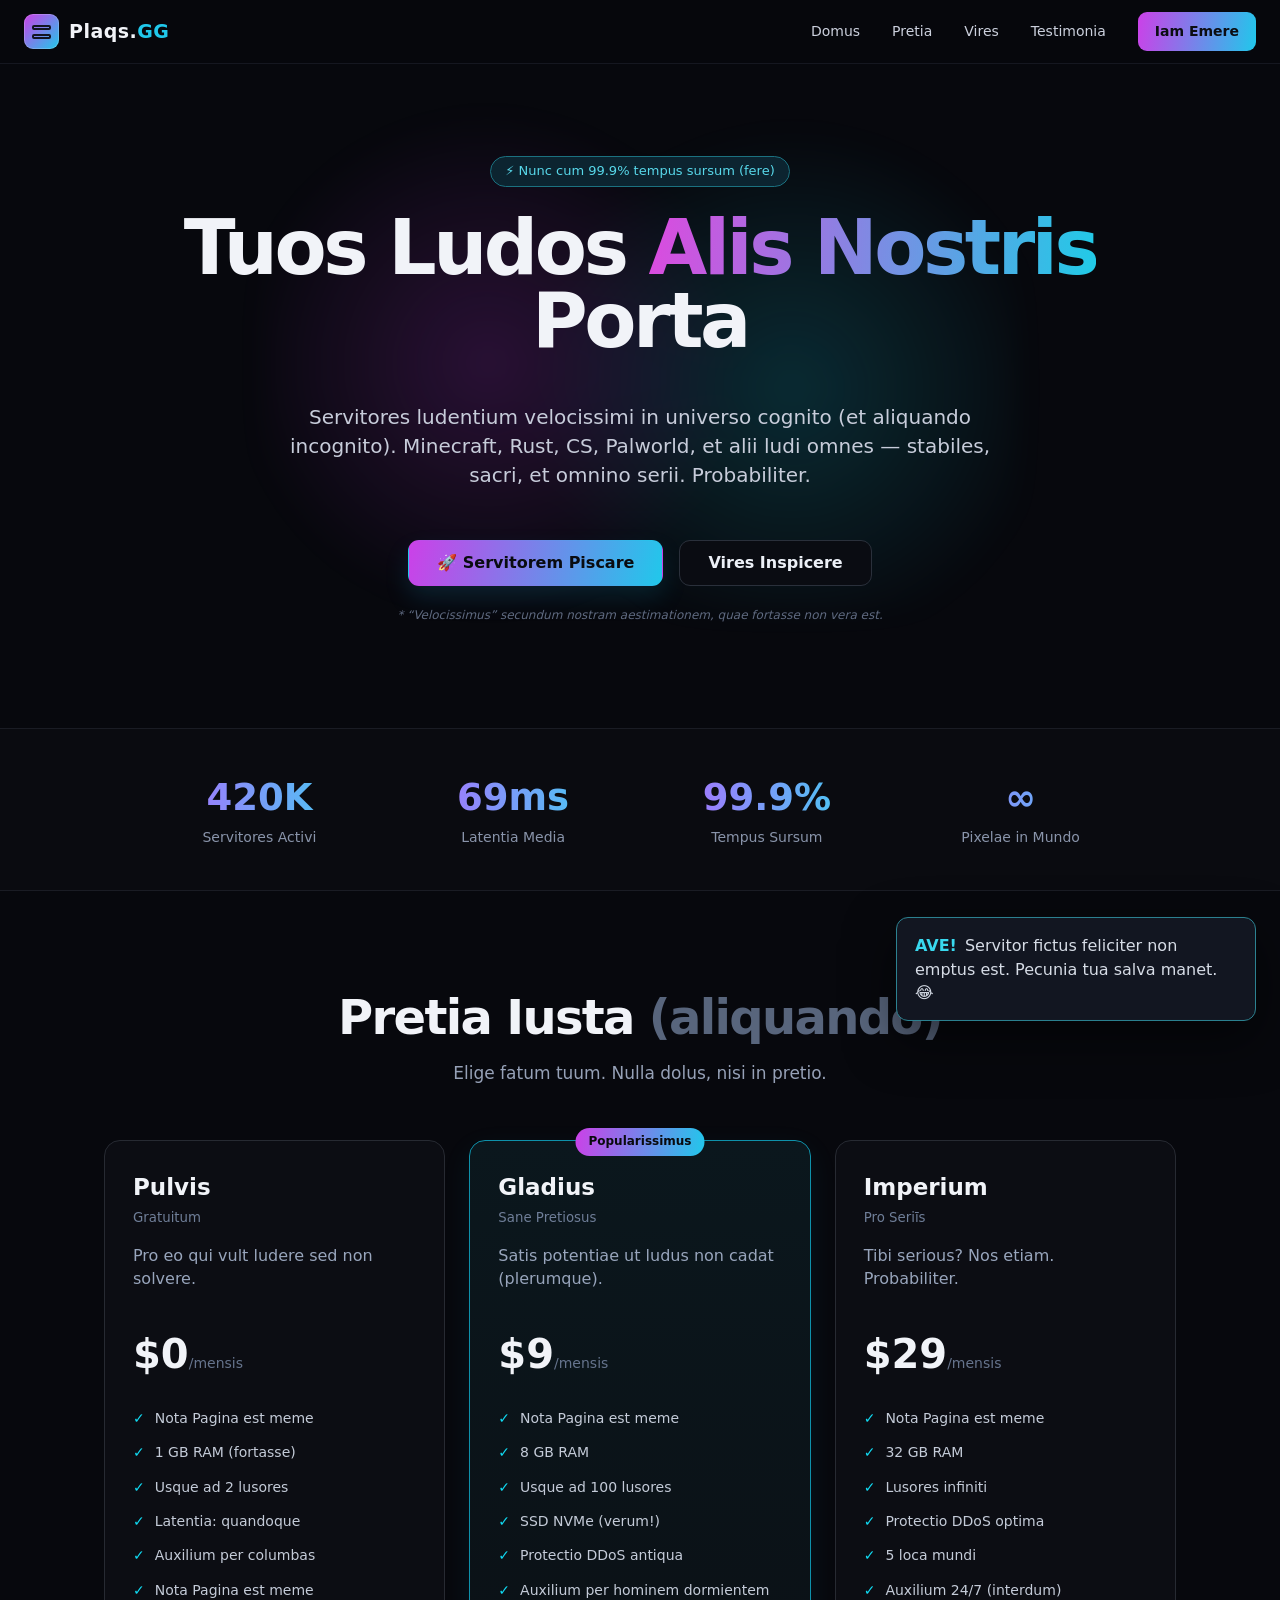
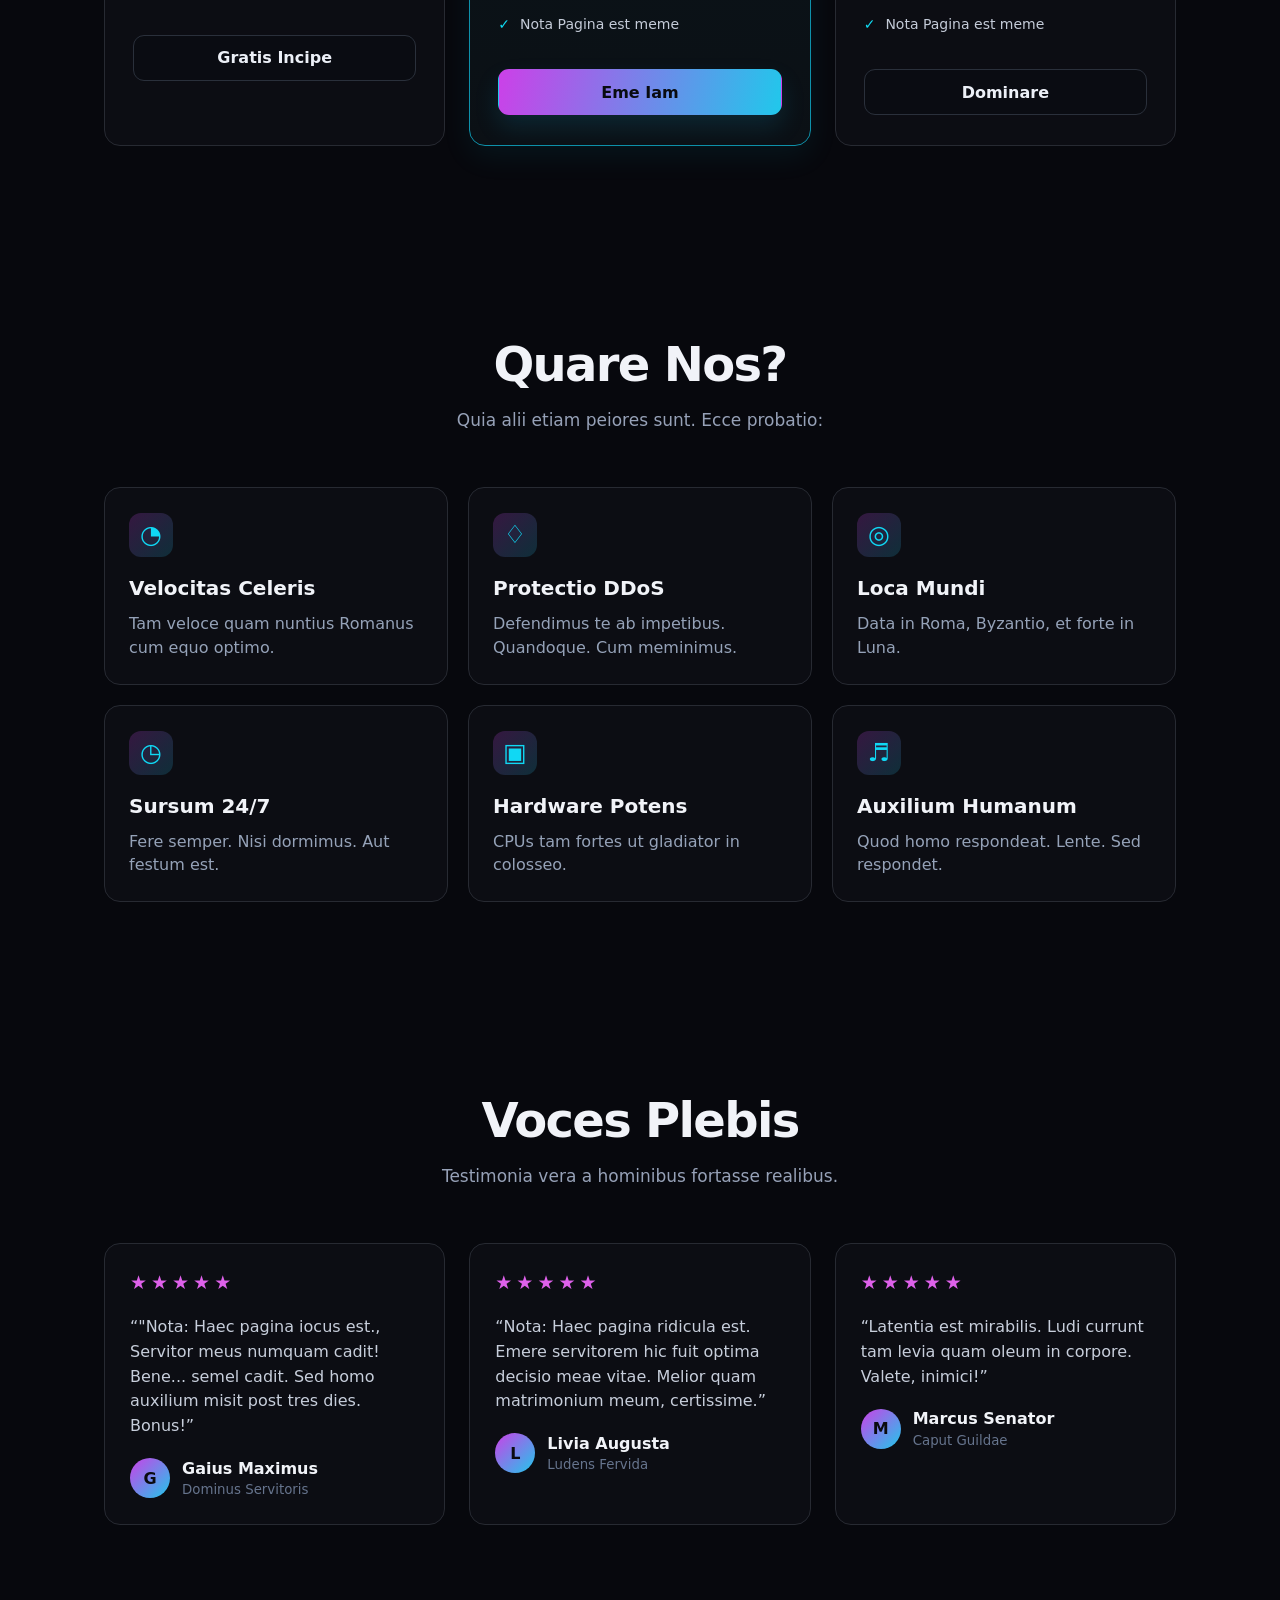
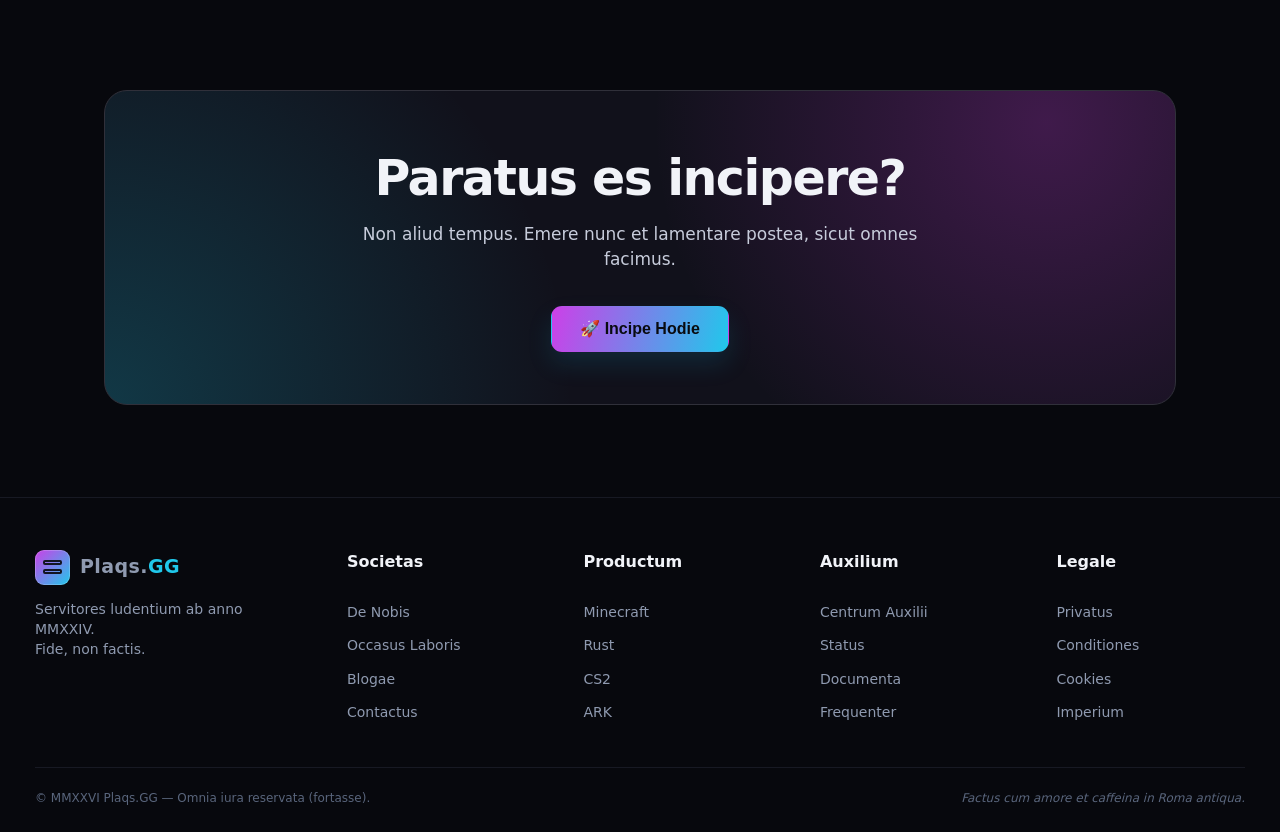
==== commit 688560c7: "Update index.html" ====
--- a/index.html
+++ b/index.html
@@ -54,7 +54,7 @@
           <h3>Pulvis</h3><small>Gratuitum</small>
           <p>Pro eo qui vult ludere sed non solvere.</p>
           <div class="price">$0<em>/mensis</em></div>
-          <ul><li>1 GB RAM (fortasse)</li><li>Usque ad 2 lusores</li><li>Latentia: quandoque</li><li>Auxilium per columbas</li><li>Nota Pagina est meme</li></ul>
+          <ul><li>Nota Pagina est meme</li><li>1 GB RAM (fortasse)</li><li>Usque ad 2 lusores</li><li>Latentia: quandoque</li><li>Auxilium per columbas</li><li>Nota Pagina est meme</li></ul>
           <a class="btn secondary full" href="#emere">Gratis Incipe</a>
         </article>
         <article class="price-card featured">
@@ -62,14 +62,14 @@
           <h3>Gladius</h3><small>Sane Pretiosus</small>
           <p>Satis potentiae ut ludus non cadat (plerumque).</p>
           <div class="price">$9<em>/mensis</em></div>
-          <ul><li>8 GB RAM</li><li>Usque ad 100 lusores</li><li>SSD NVMe (verum!)</li><li>Protectio DDoS antiqua</li><li>Auxilium per hominem dormientem</li><li>Nota Pagina est meme</li></ul>
+          <ul><li>Nota Pagina est meme</li><li>8 GB RAM</li><li>Usque ad 100 lusores</li><li>SSD NVMe (verum!)</li><li>Protectio DDoS antiqua</li><li>Auxilium per hominem dormientem</li><li>Nota Pagina est meme</li></ul>
           <a class="btn primary full" href="#emere">Eme Iam</a>
         </article>
         <article class="price-card">
           <h3>Imperium</h3><small>Pro Seriīs</small>
           <p>Tibi serious? Nos etiam. Probabiliter.</p>
           <div class="price">$29<em>/mensis</em></div>
-          <ul><li>32 GB RAM</li><li>Lusores infiniti</li><li>Protectio DDoS optima</li><li>5 loca mundi</li><li>Auxilium 24/7 (interdum)</li><li>Nota Pagina est meme</li></ul>
+          <ul><li>Nota Pagina est meme</li><li>32 GB RAM</li><li>Lusores infiniti</li><li>Protectio DDoS optima</li><li>5 loca mundi</li><li>Auxilium 24/7 (interdum)</li><li>Nota Pagina est meme</li></ul>
           <a class="btn secondary full" href="#emere">Dominare</a>
         </article>
       </div>
@@ -96,8 +96,8 @@
         <p>Testimonia vera a hominibus fortasse realibus.</p>
       </div>
       <div class="testimonial-grid">
-        <article><div class="stars">★★★★★</div><blockquote>“"Nota Pagina est Meme, Servitor meus numquam cadit! Bene... semel cadit. Sed homo auxilium misit post tres dies. Bonus!”</blockquote><div class="person"><span>G</span><div><b>Gaius Maximus</b><small>Dominus Servitoris</small></div></div></article>
-        <article><div class="stars">★★★★★</div><blockquote>“Emere servitorem hic fuit optima decisio meae vitae. Melior quam matrimonium meum, certissime.”</blockquote><div class="person"><span>L</span><div><b>Livia Augusta</b><small>Ludens Fervida</small></div></div></article>
+        <article><div class="stars">★★★★★</div><blockquote>“"Nota: Haec pagina iocus est., Servitor meus numquam cadit! Bene... semel cadit. Sed homo auxilium misit post tres dies. Bonus!”</blockquote><div class="person"><span>G</span><div><b>Gaius Maximus</b><small>Dominus Servitoris</small></div></div></article>
+        <article><div class="stars">★★★★★</div><blockquote>“Nota: Haec pagina ridicula est. Emere servitorem hic fuit optima decisio meae vitae. Melior quam matrimonium meum, certissime.”</blockquote><div class="person"><span>L</span><div><b>Livia Augusta</b><small>Ludens Fervida</small></div></div></article>
         <article><div class="stars">★★★★★</div><blockquote>“Latentia est mirabilis. Ludi currunt tam levia quam oleum in corpore. Valete, inimici!”</blockquote><div class="person"><span>M</span><div><b>Marcus Senator</b><small>Caput Guildae</small></div></div></article>
       </div>
     </section>
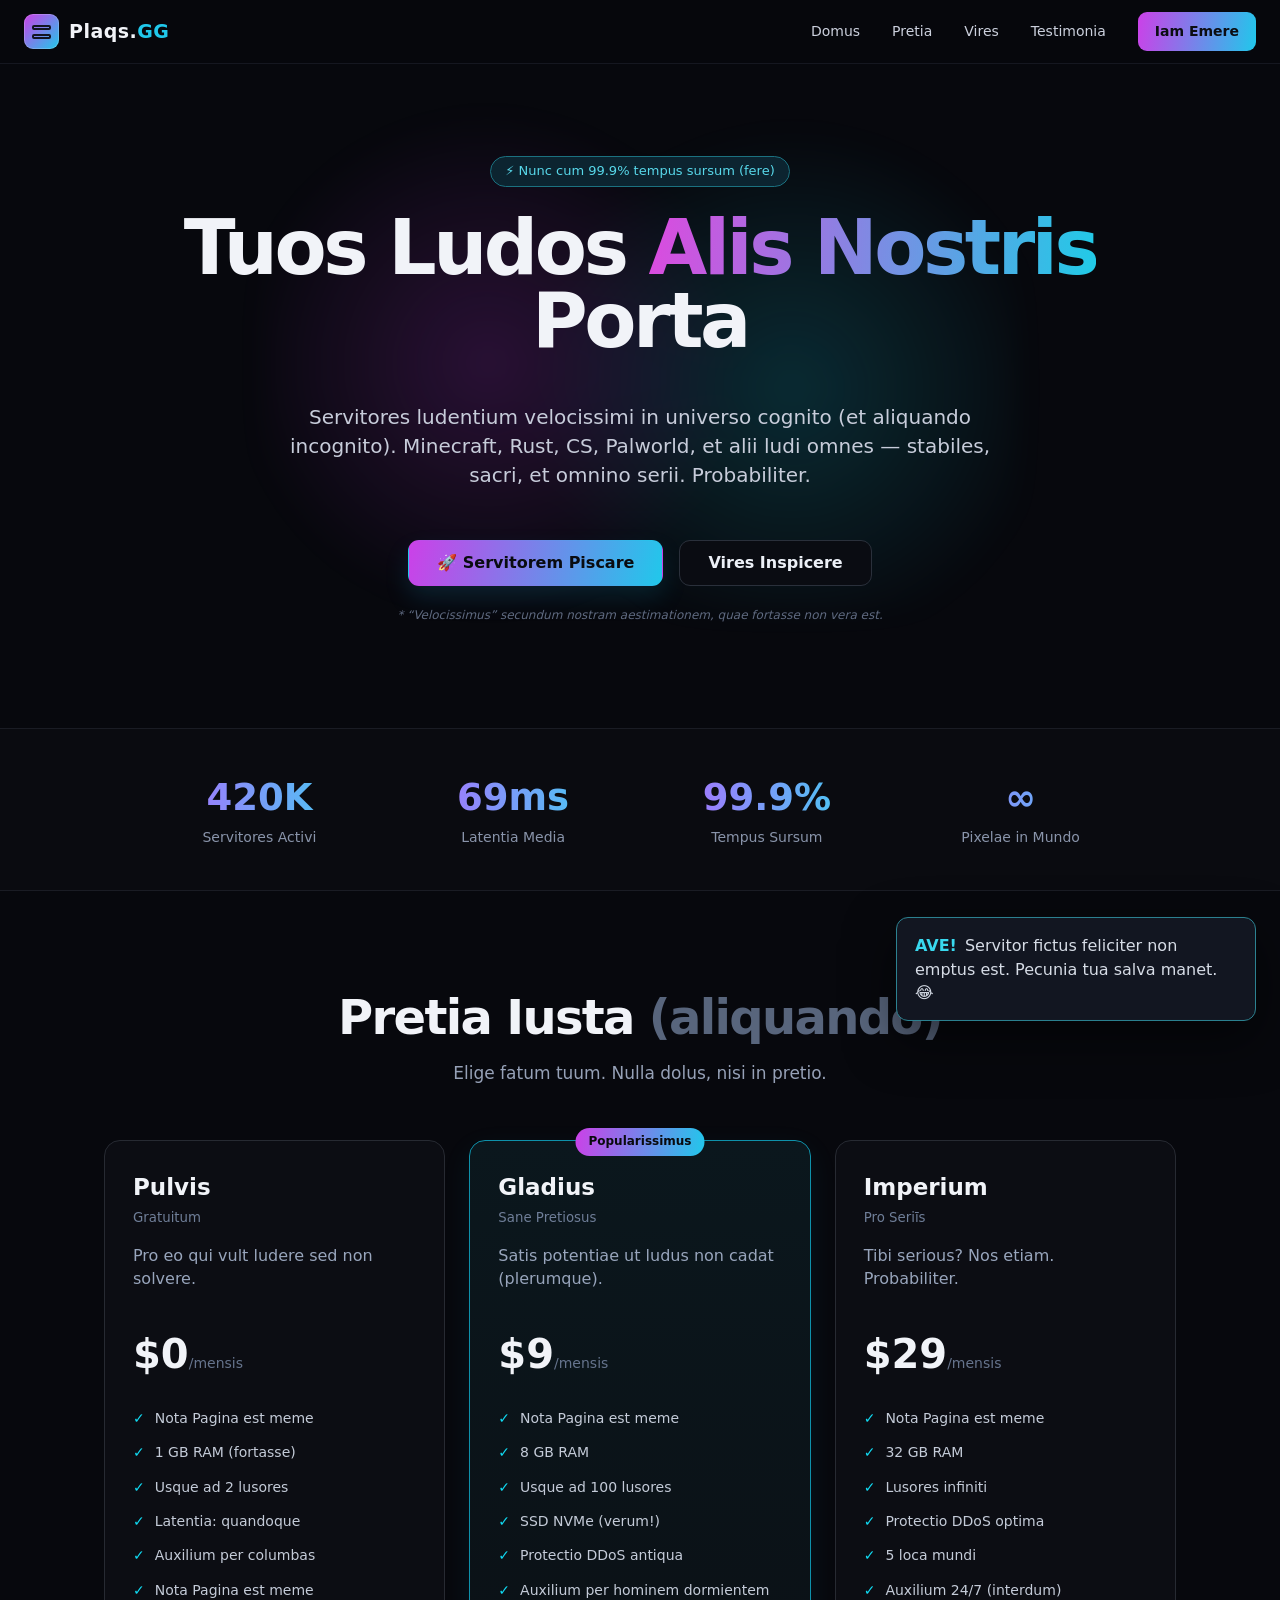
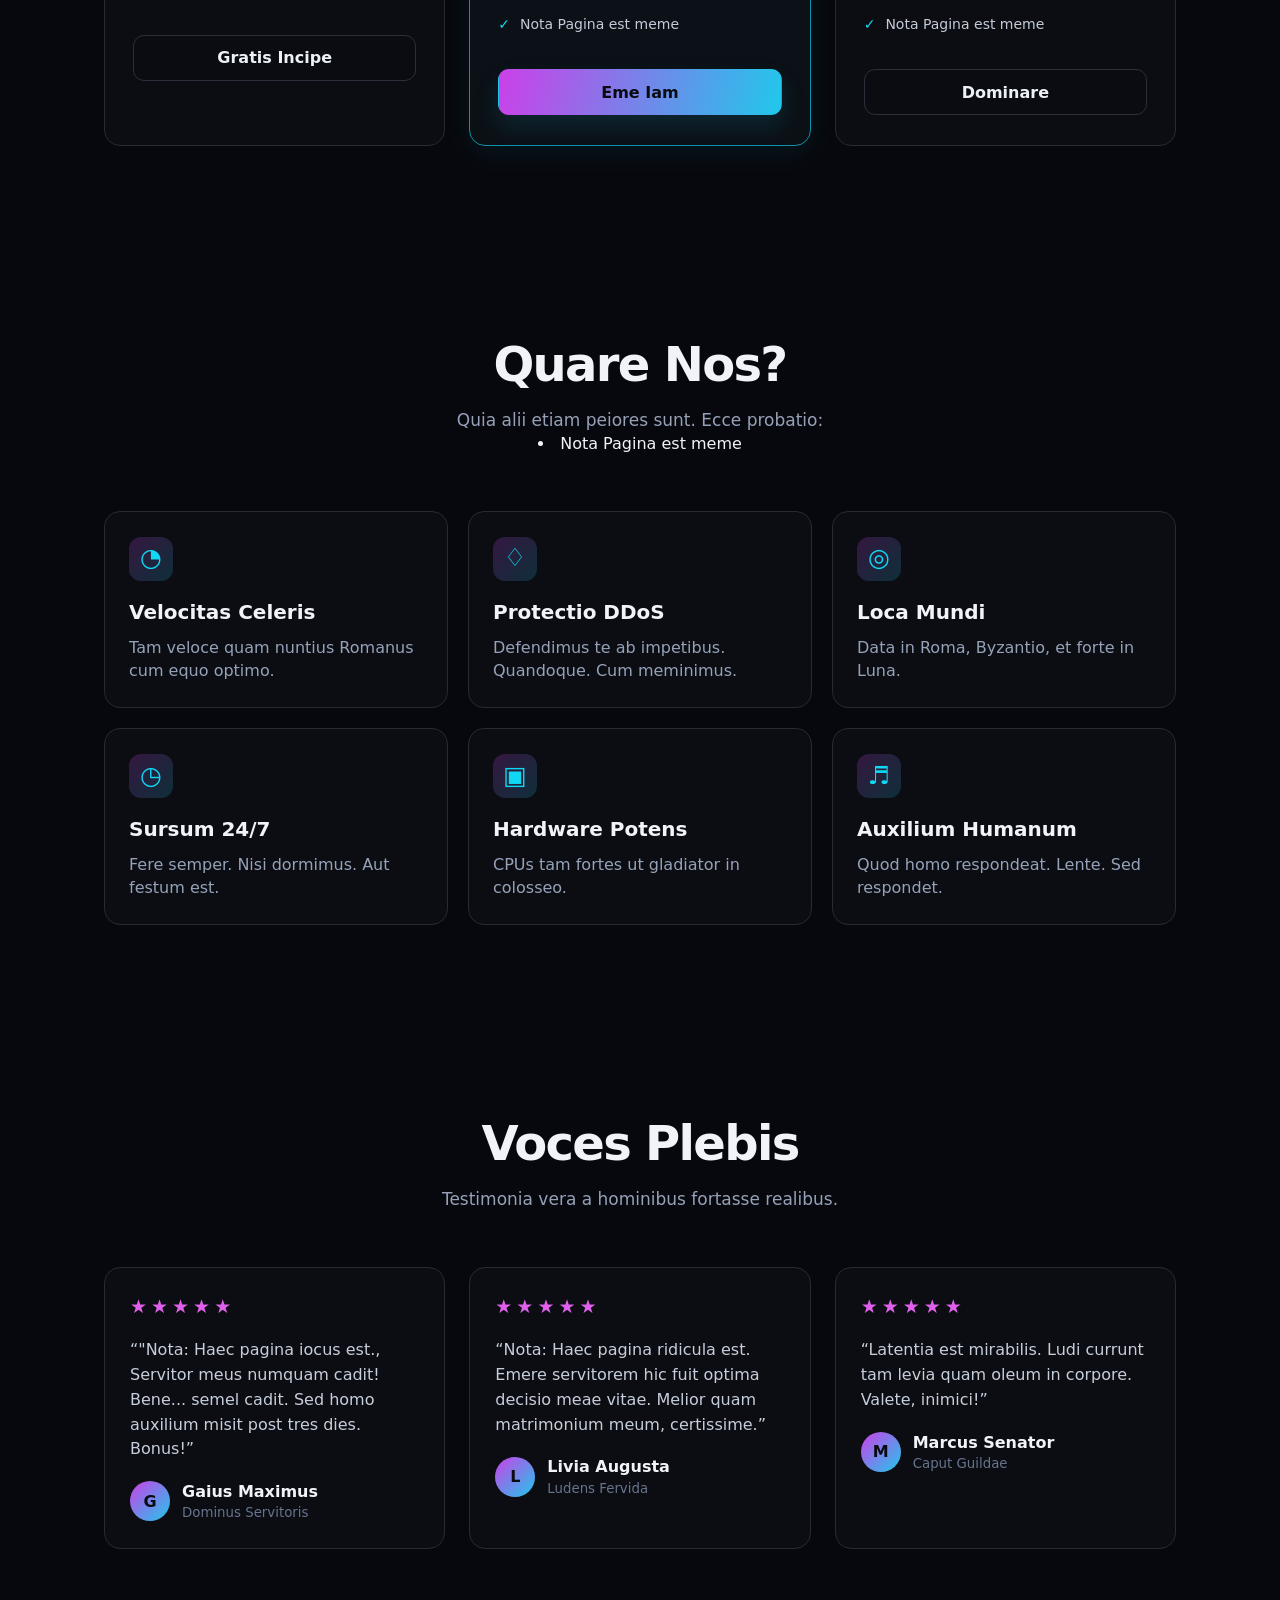
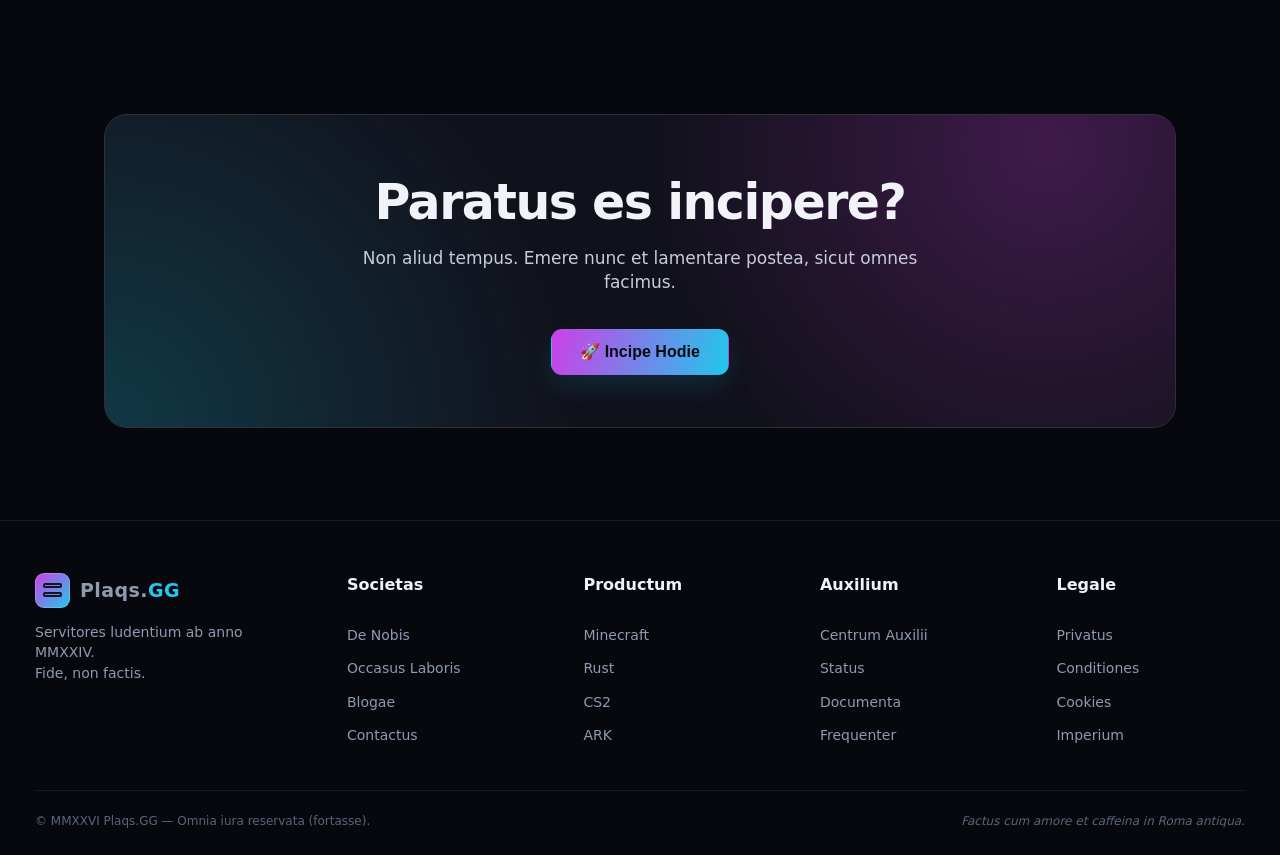
==== commit bd133ccf: "Update index.html" ====
--- a/index.html
+++ b/index.html
@@ -79,6 +79,7 @@
       <div class="section-title">
         <h2>Quare Nos?</h2>
         <p>Quia alii etiam peiores sunt. Ecce probatio:</p>
+        <p><li>Nota Pagina est meme</li></p>
       </div>
       <div class="feature-grid">
         <article><div class="icon">◔</div><h3>Velocitas Celeris</h3><p>Tam veloce quam nuntius Romanus cum equo optimo.</p></article>
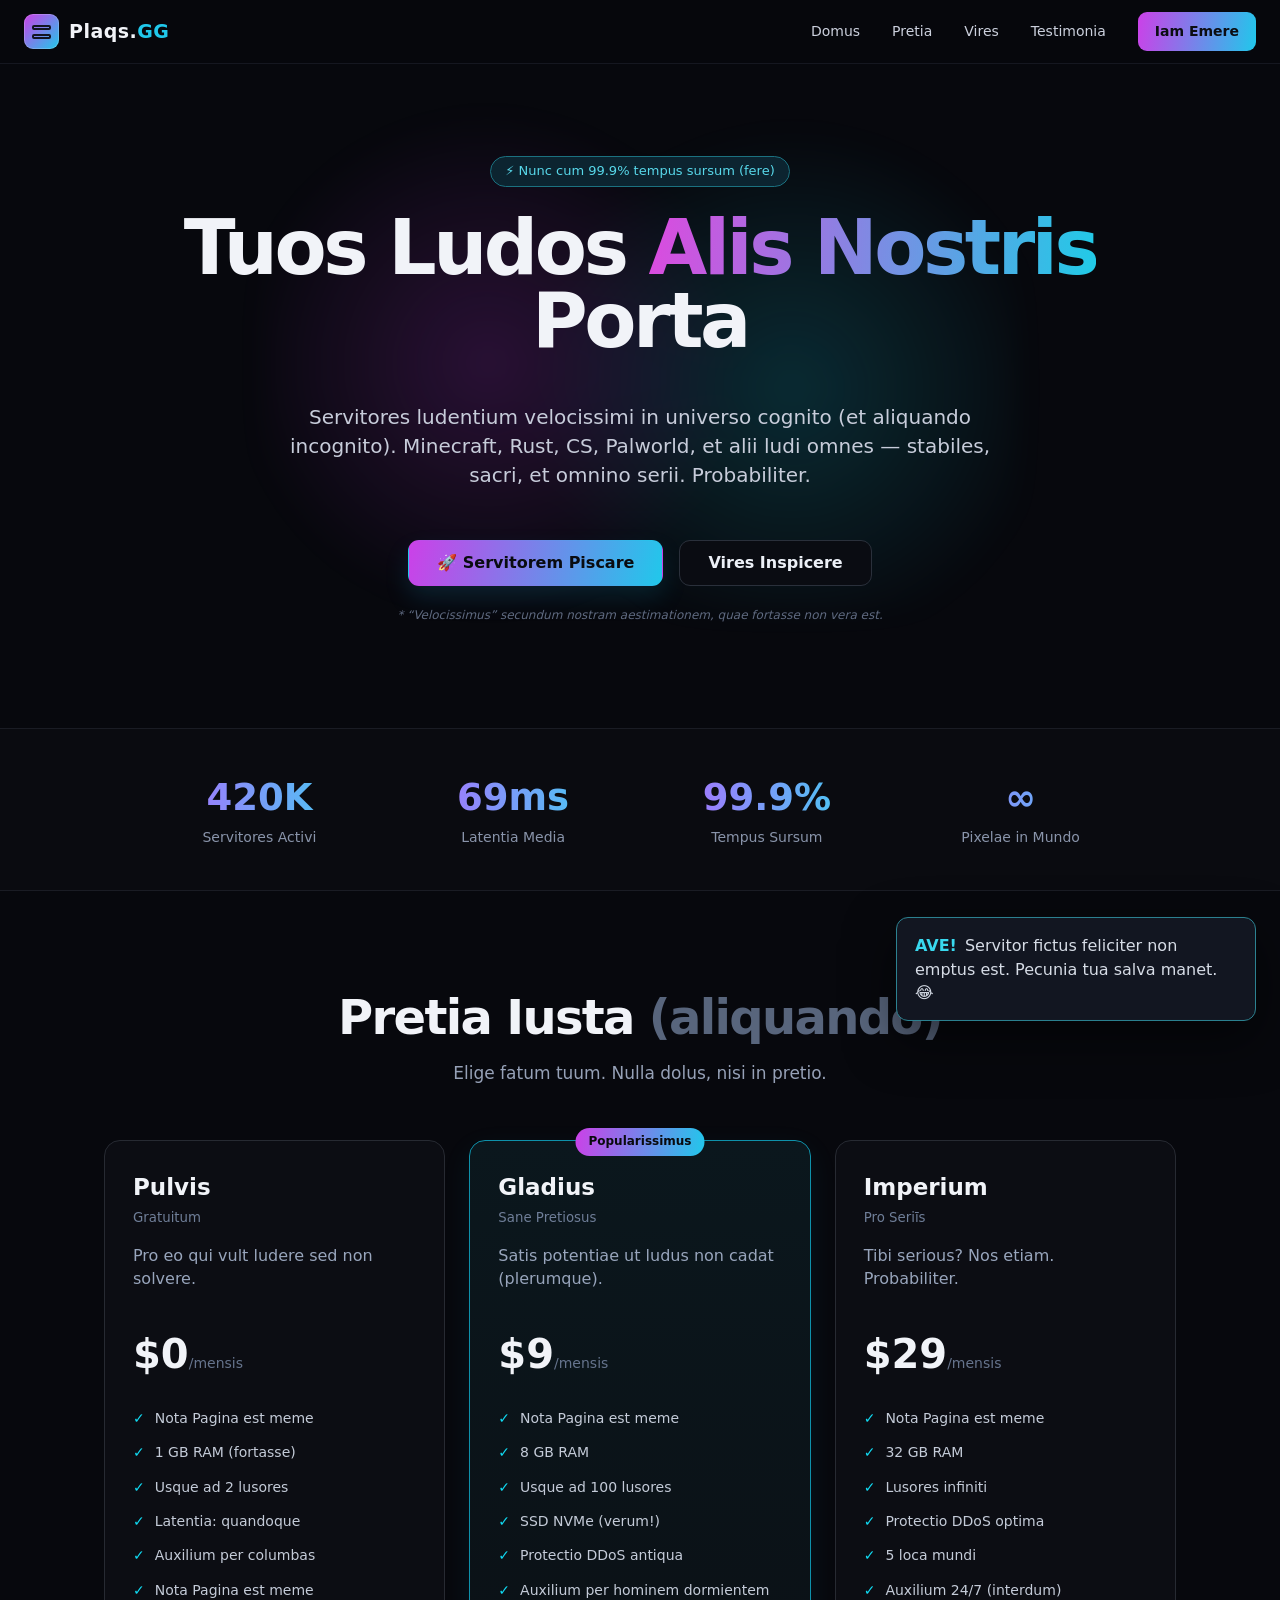
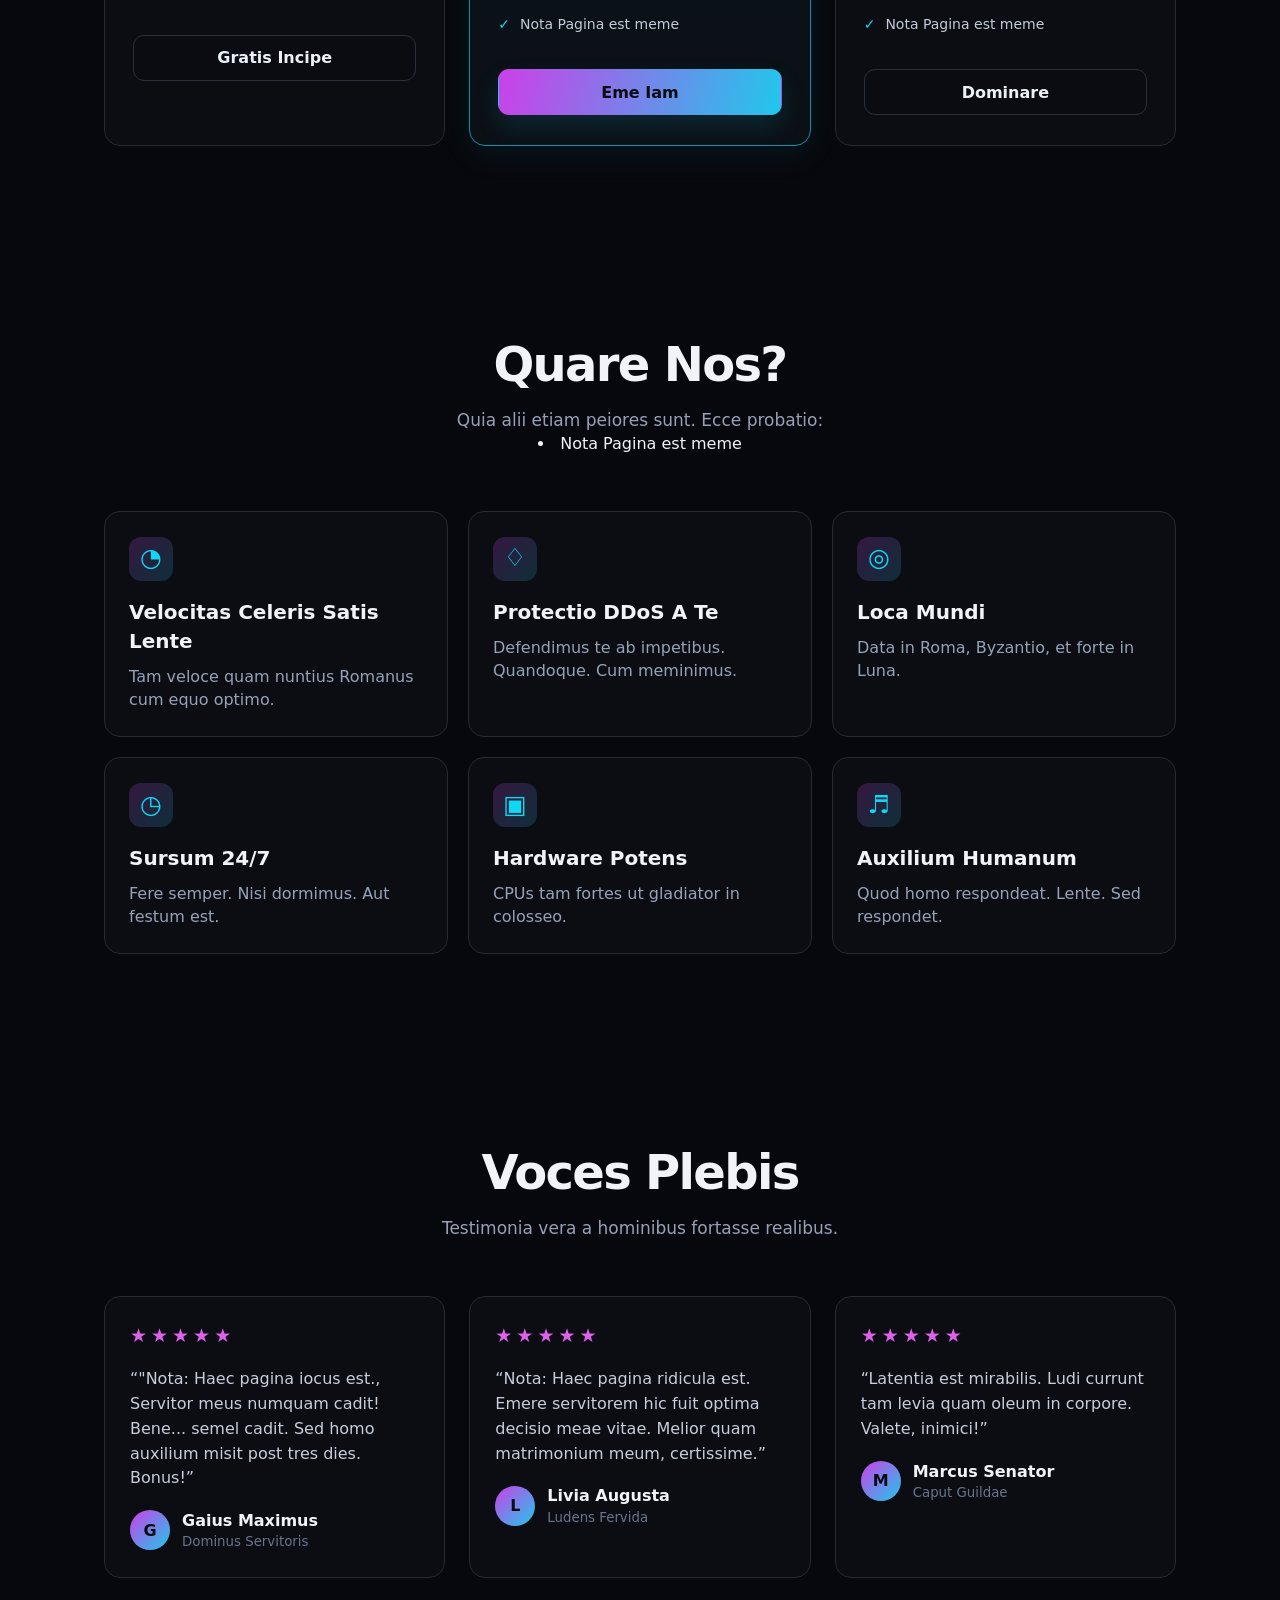
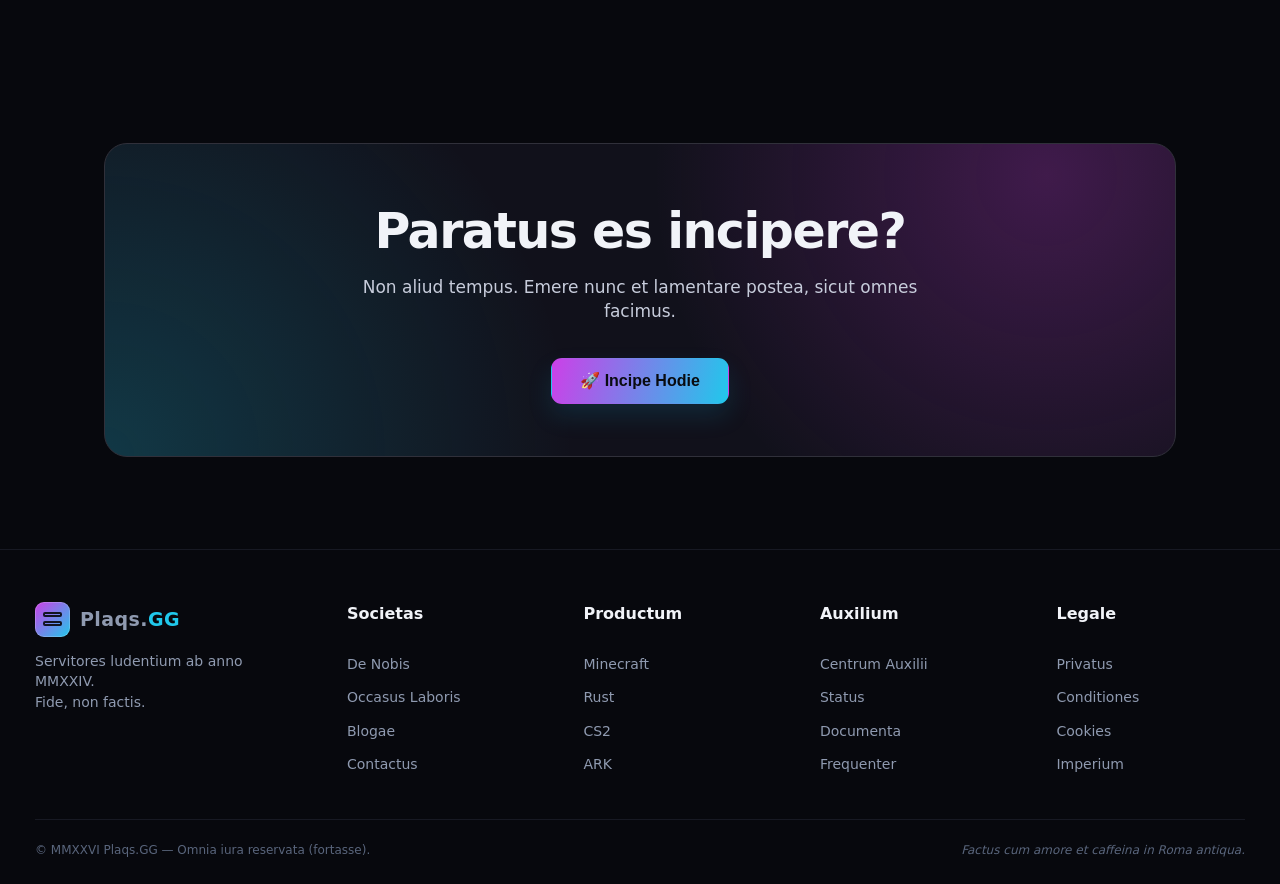
==== commit f80aecd9: "Update index.html" ====
--- a/index.html
+++ b/index.html
@@ -82,8 +82,8 @@
         <p><li>Nota Pagina est meme</li></p>
       </div>
       <div class="feature-grid">
-        <article><div class="icon">◔</div><h3>Velocitas Celeris</h3><p>Tam veloce quam nuntius Romanus cum equo optimo.</p></article>
-        <article><div class="icon">♢</div><h3>Protectio DDoS</h3><p>Defendimus te ab impetibus. Quandoque. Cum meminimus.</p></article>
+        <article><div class="icon">◔</div><h3>Velocitas Celeris Satis Lente</h3><p>Tam veloce quam nuntius Romanus cum equo optimo.</p></article>
+        <article><div class="icon">♢</div><h3>Protectio DDoS A Te </h3><p>Defendimus te ab impetibus. Quandoque. Cum meminimus.</p></article>
         <article><div class="icon">◎</div><h3>Loca Mundi</h3><p>Data in Roma, Byzantio, et forte in Luna.</p></article>
         <article><div class="icon">◷</div><h3>Sursum 24/7</h3><p>Fere semper. Nisi dormimus. Aut festum est.</p></article>
         <article><div class="icon">▣</div><h3>Hardware Potens</h3><p>CPUs tam fortes ut gladiator in colosseo.</p></article>
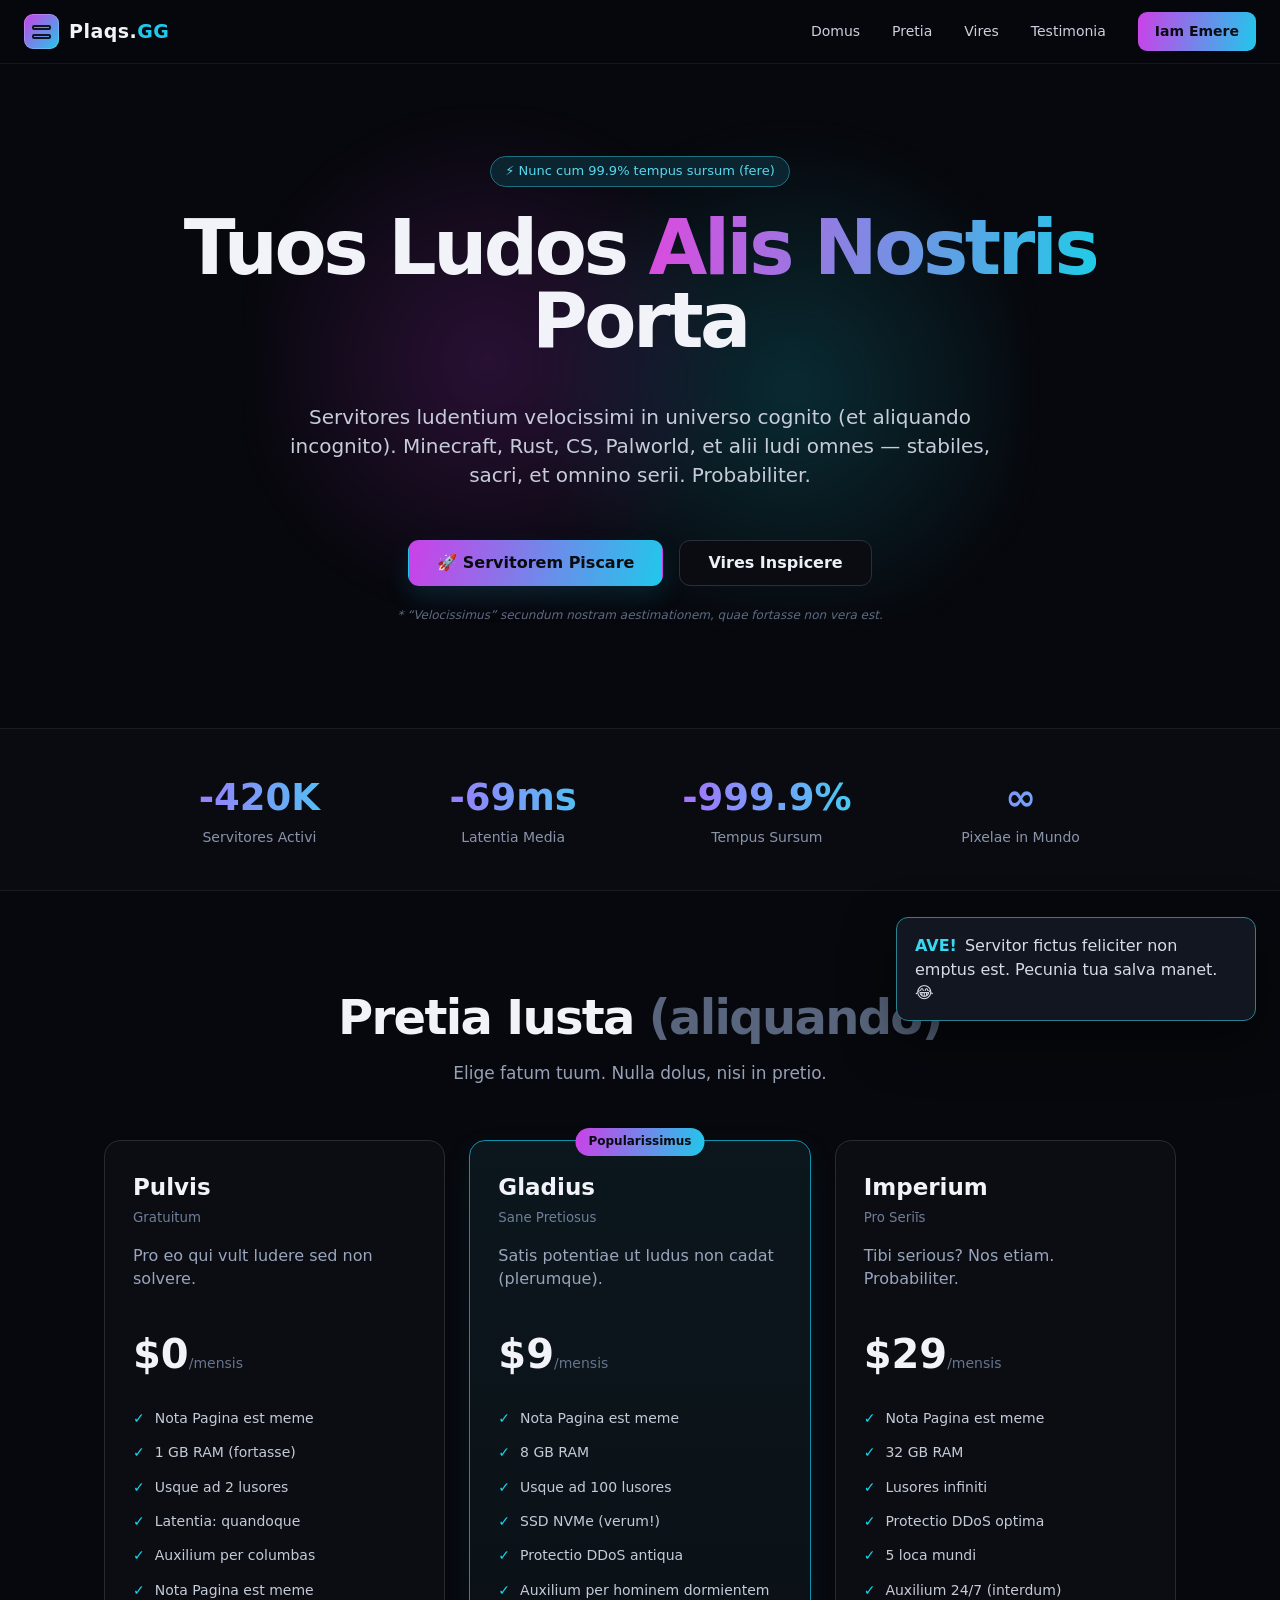
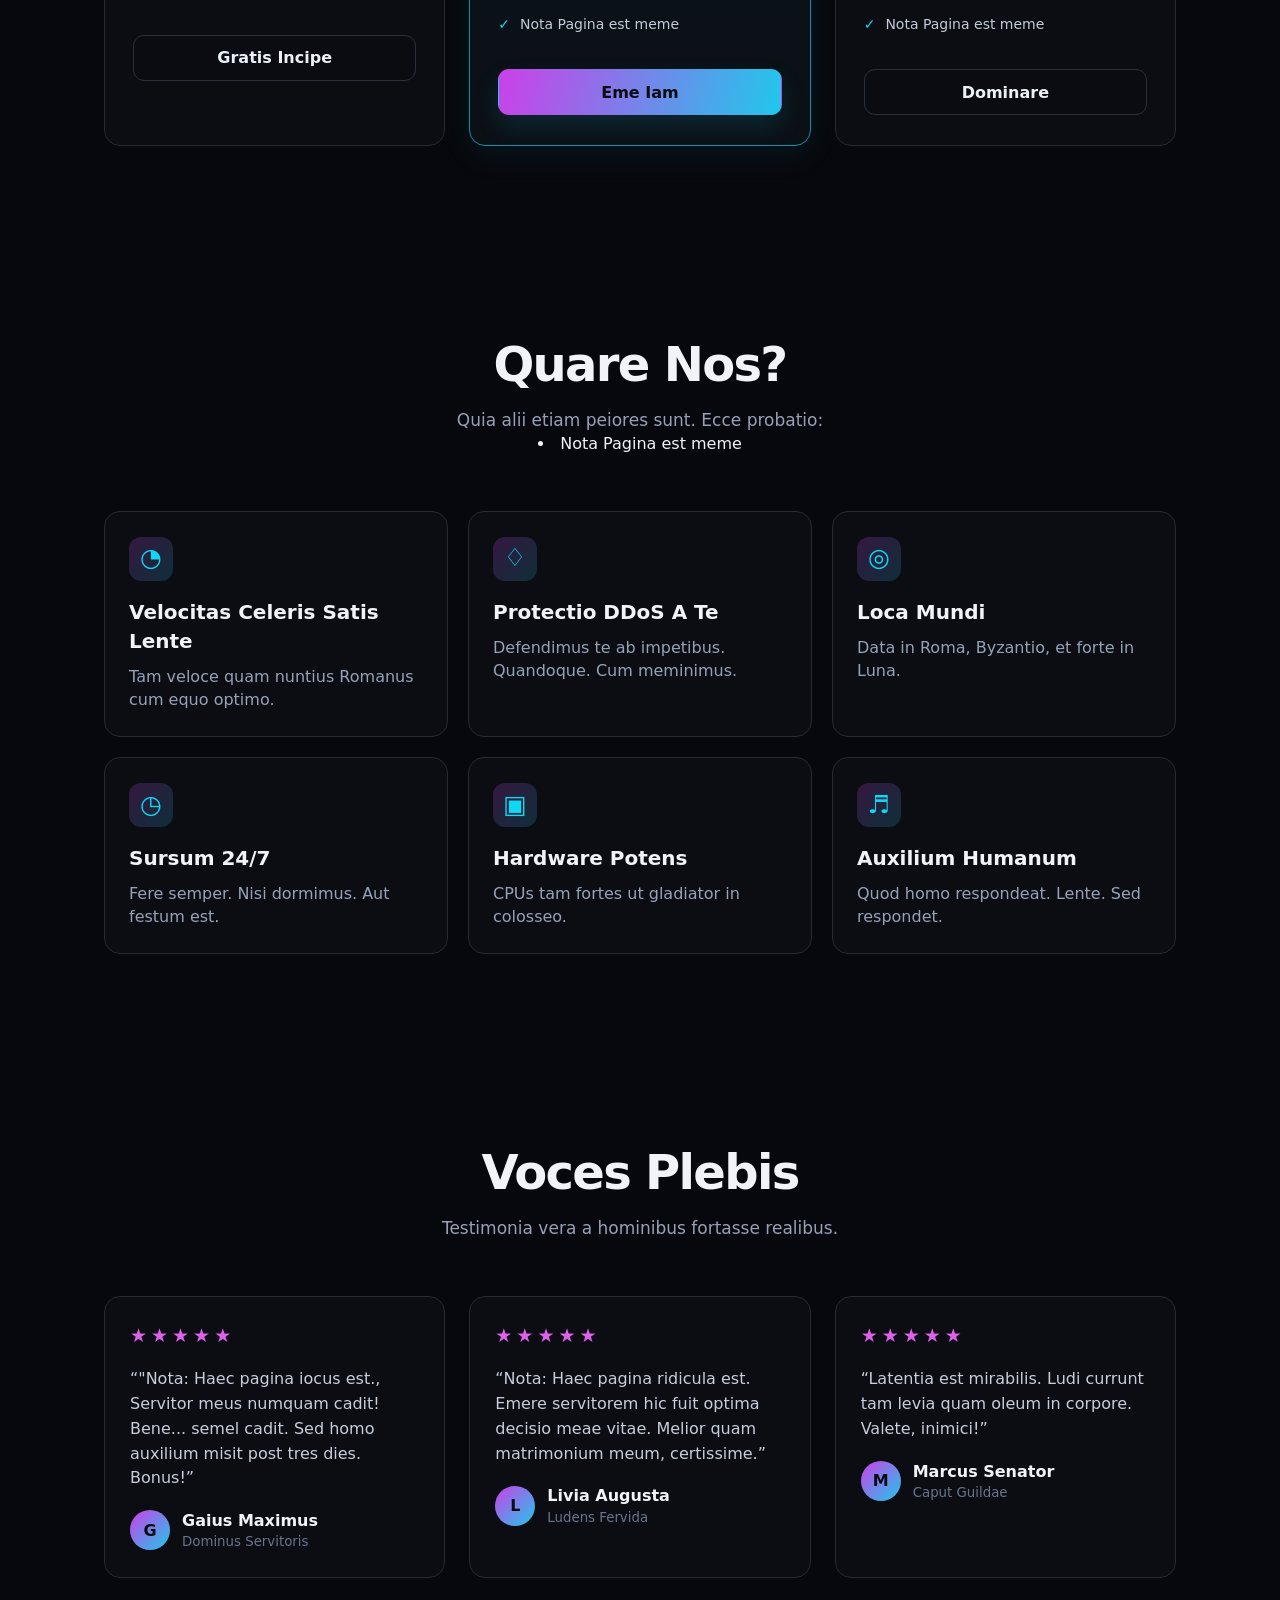
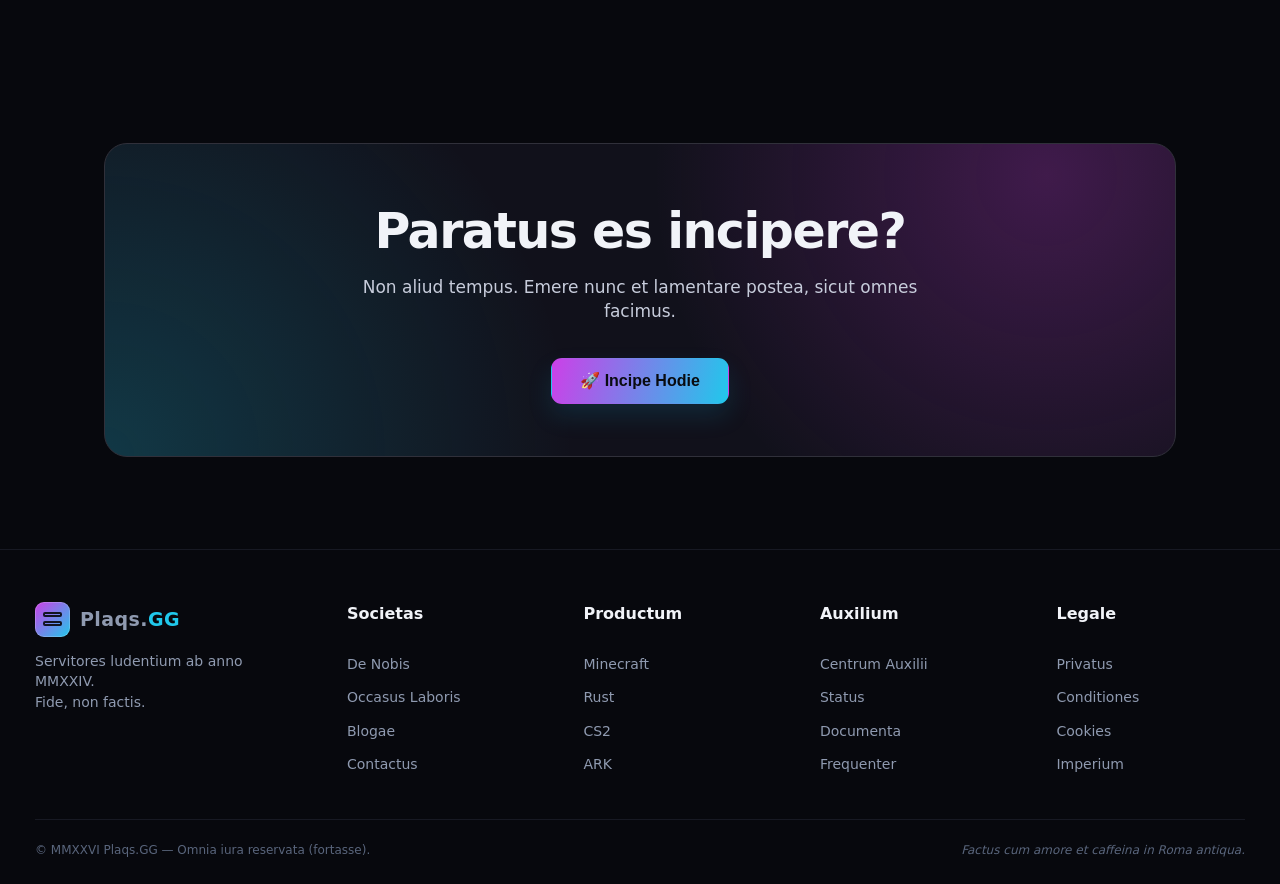
==== commit 6cf3f9b3: "Update index.html" ====
--- a/index.html
+++ b/index.html
@@ -38,9 +38,9 @@
     </section>
 
     <section class="stats" aria-label="Numeri omnino veri">
-      <div><strong>420K</strong><span>Servitores Activi</span></div>
-      <div><strong>69ms</strong><span>Latentia Media</span></div>
-      <div><strong>99.9%</strong><span>Tempus Sursum</span></div>
+      <div><strong>-420K</strong><span>Servitores Activi</span></div>
+      <div><strong>-69ms</strong><span>Latentia Media</span></div>
+      <div><strong>-999.9%</strong><span>Tempus Sursum</span></div>
       <div><strong>∞</strong><span>Pixelae in Mundo</span></div>
     </section>
 
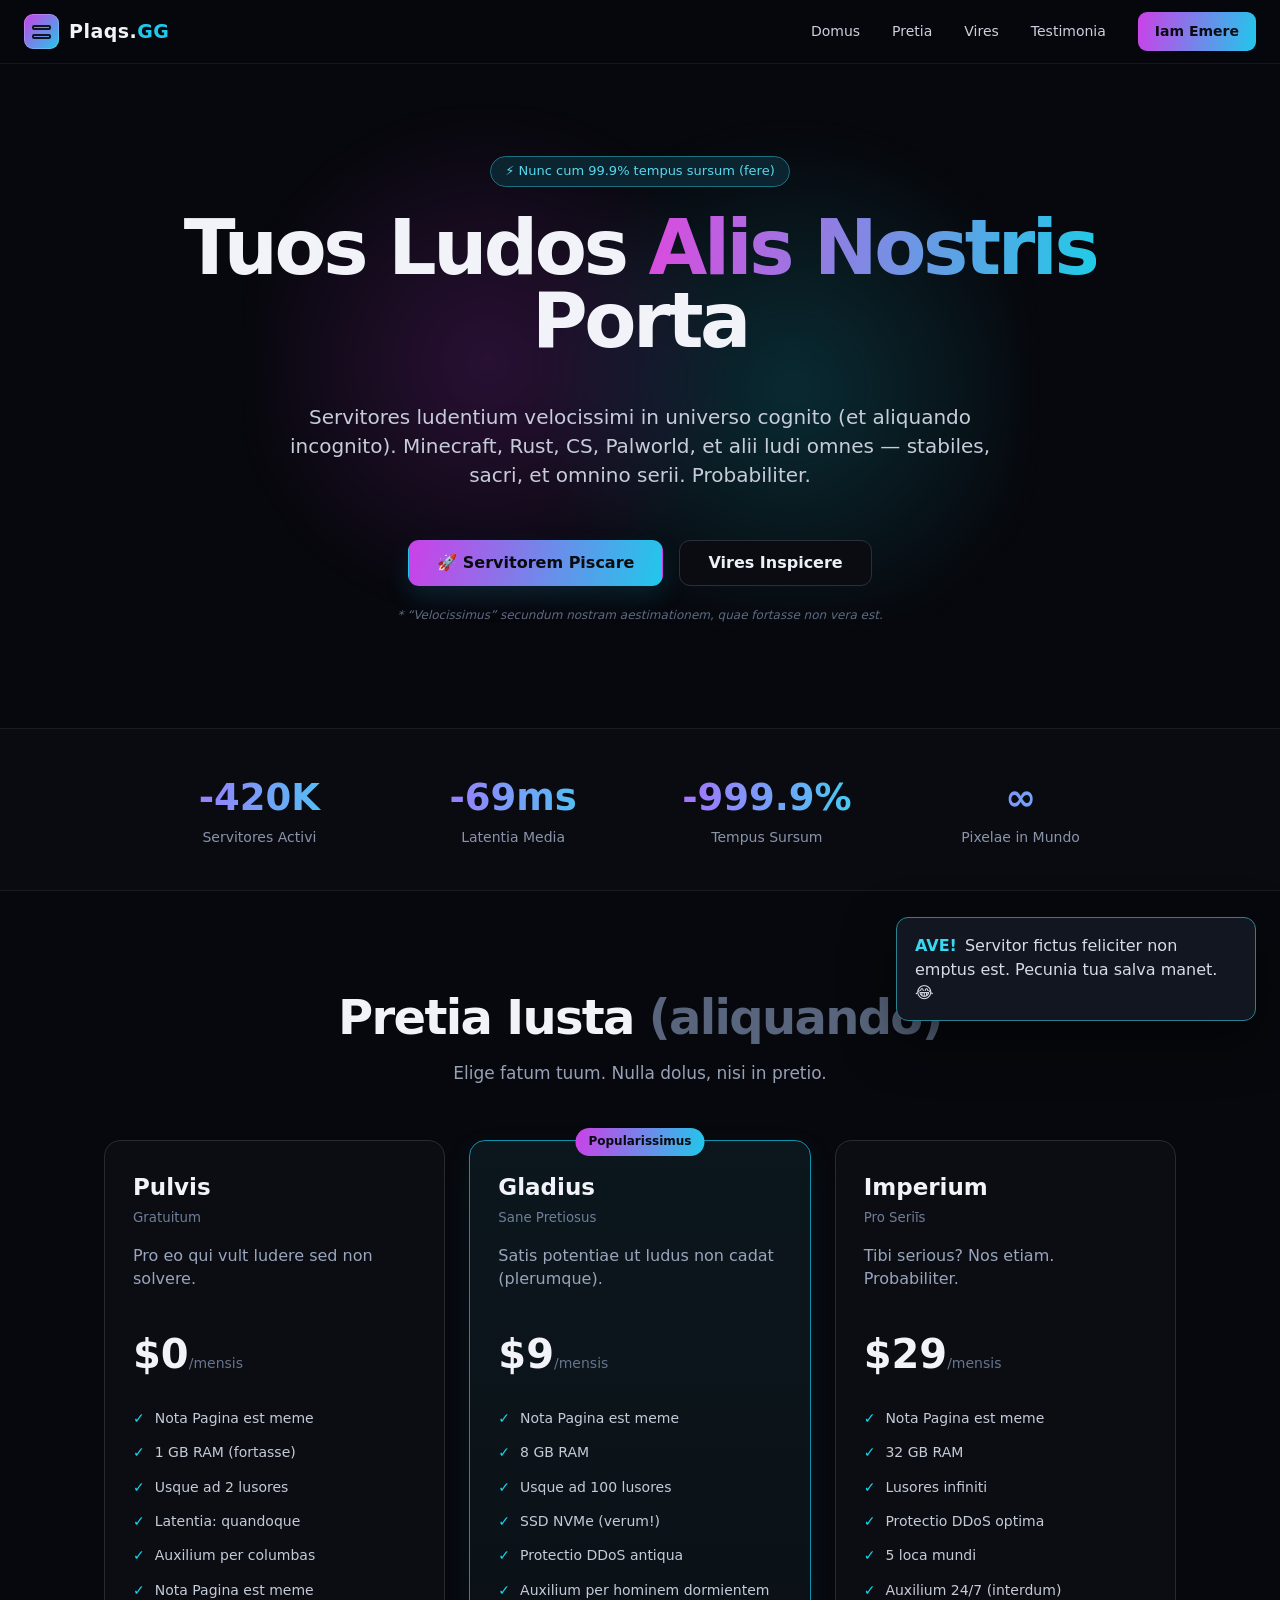
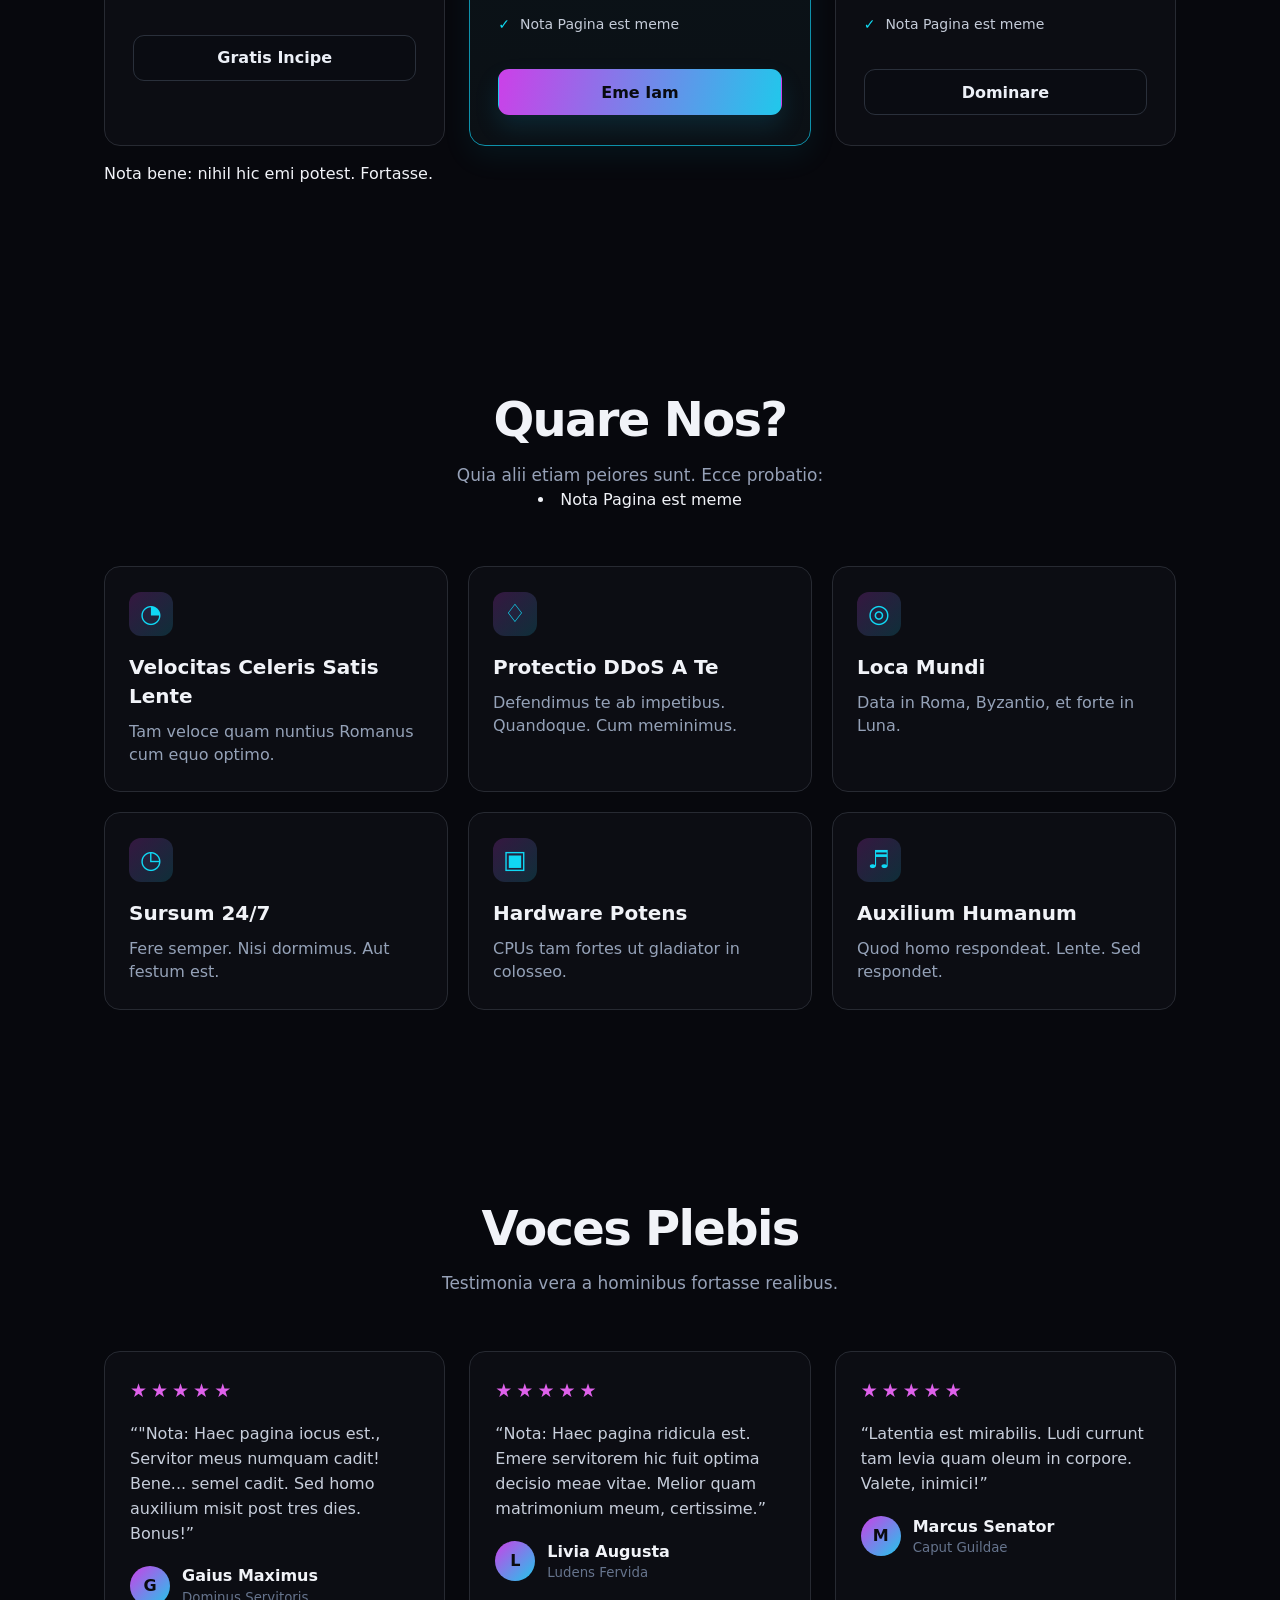
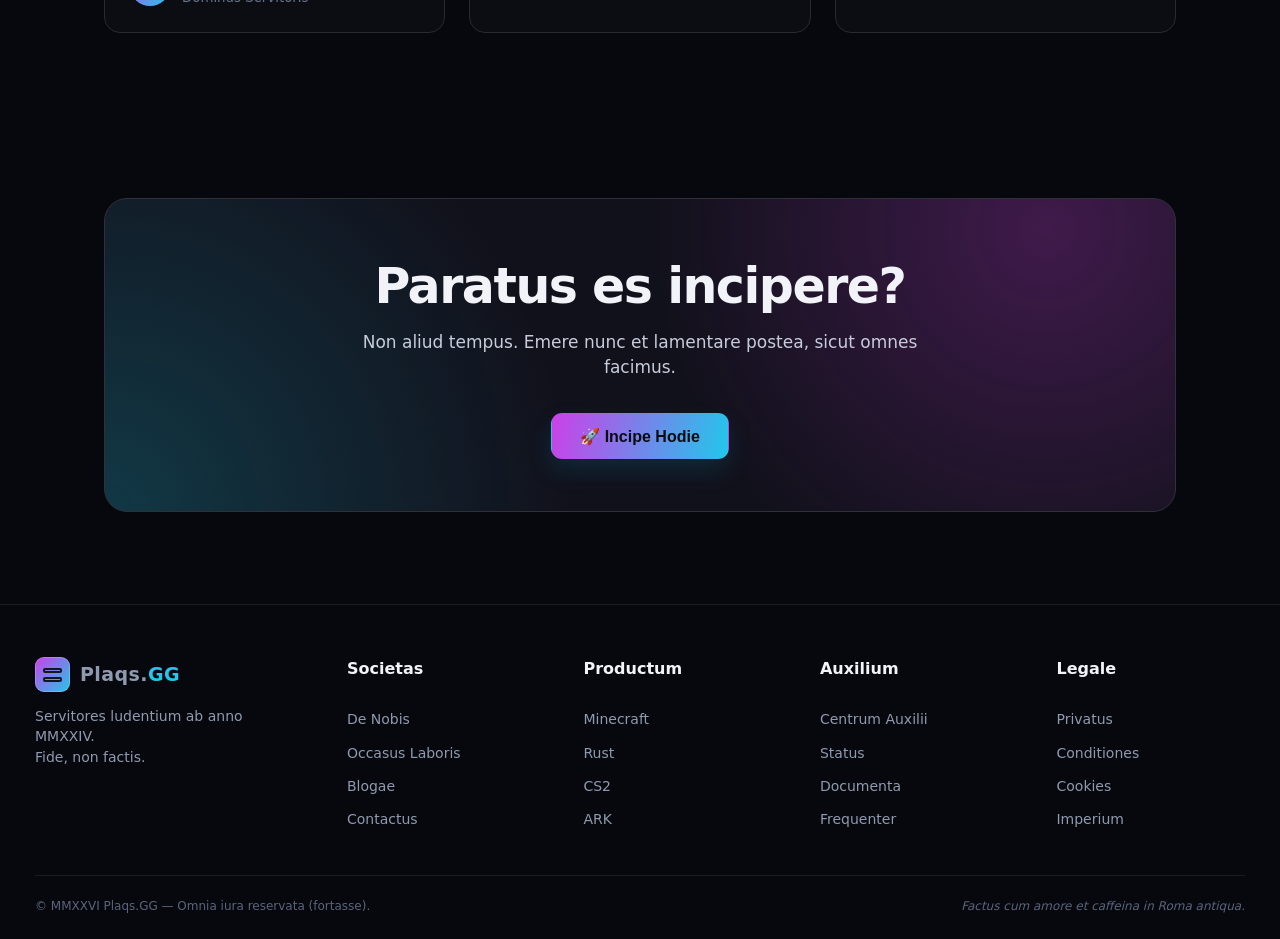
==== commit 2bfbc240: "Update index.html" ====
--- a/index.html
+++ b/index.html
@@ -73,6 +73,9 @@
           <a class="btn secondary full" href="#emere">Dominare</a>
         </article>
       </div>
+      <p class="pricing-note">
+          Nota bene: nihil hic emi potest. Fortasse.
+      </p>
     </section>
 
     <section class="section features" id="vires">
